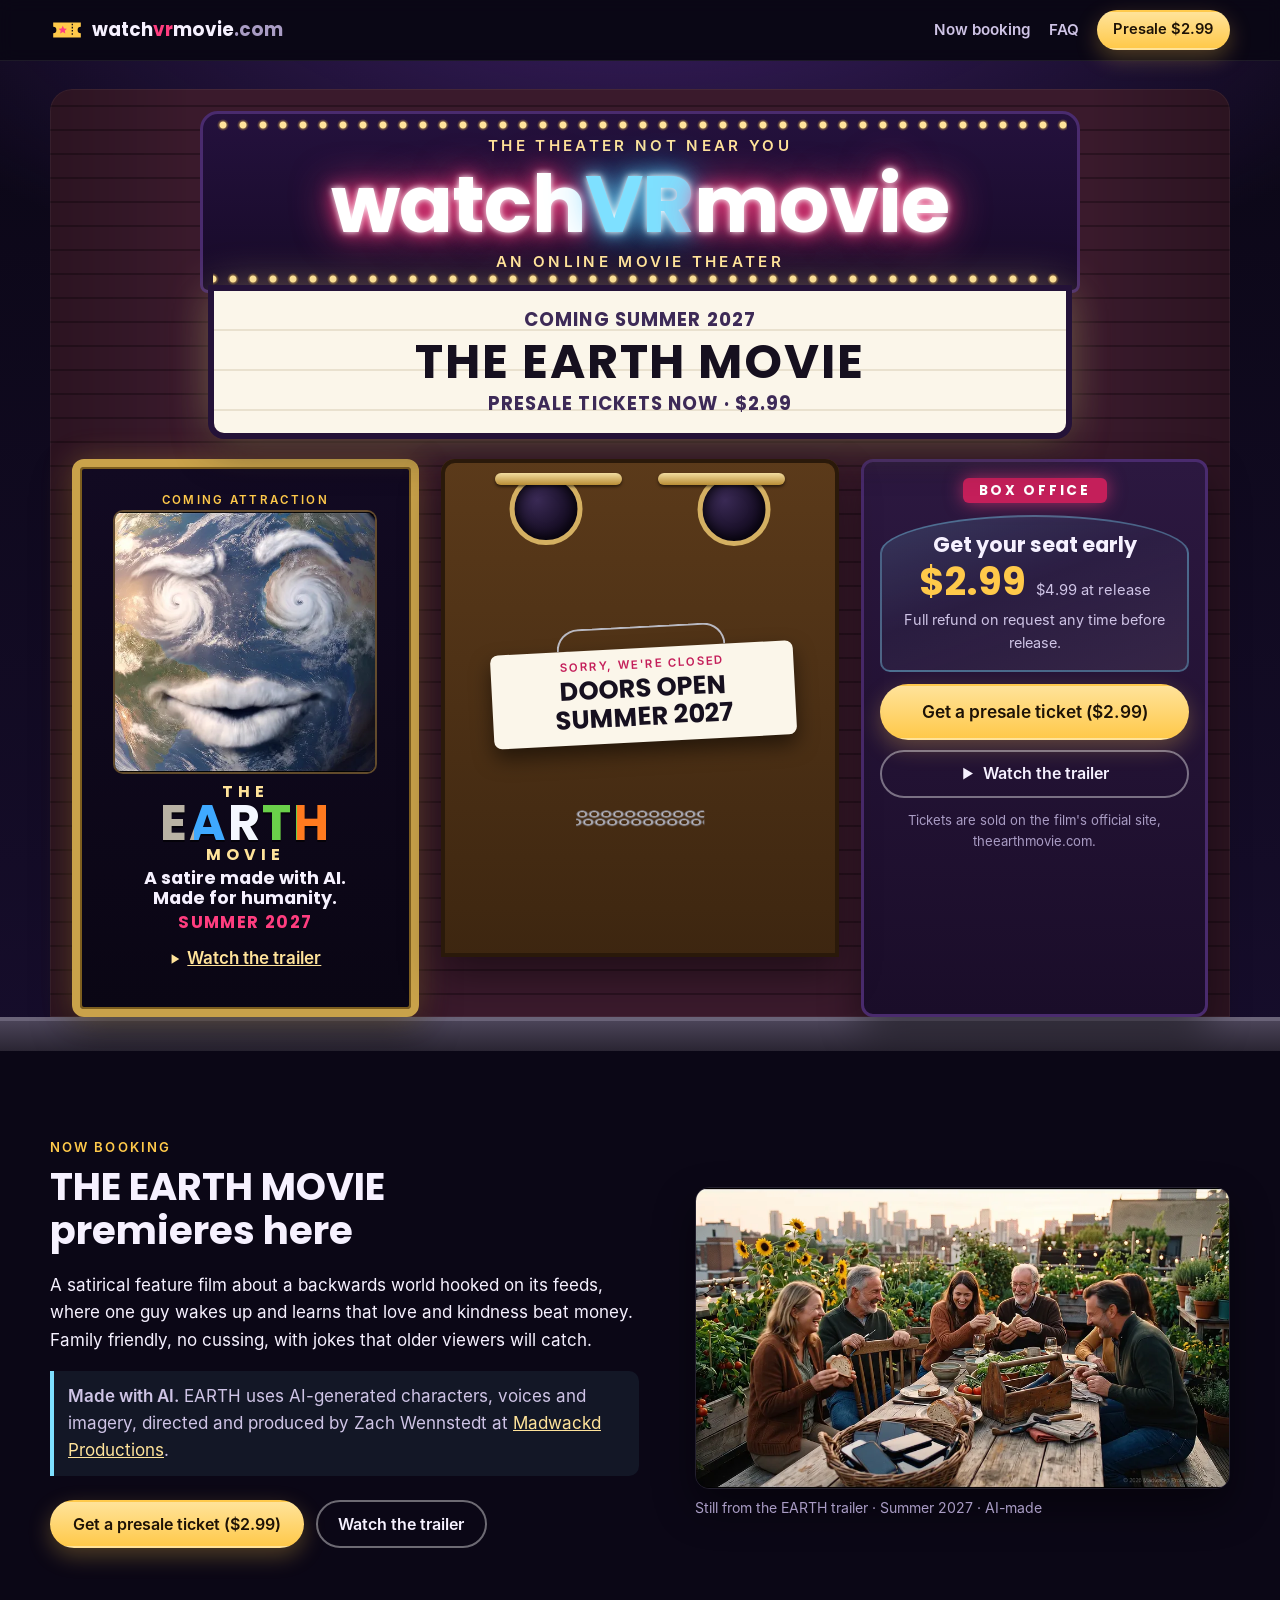
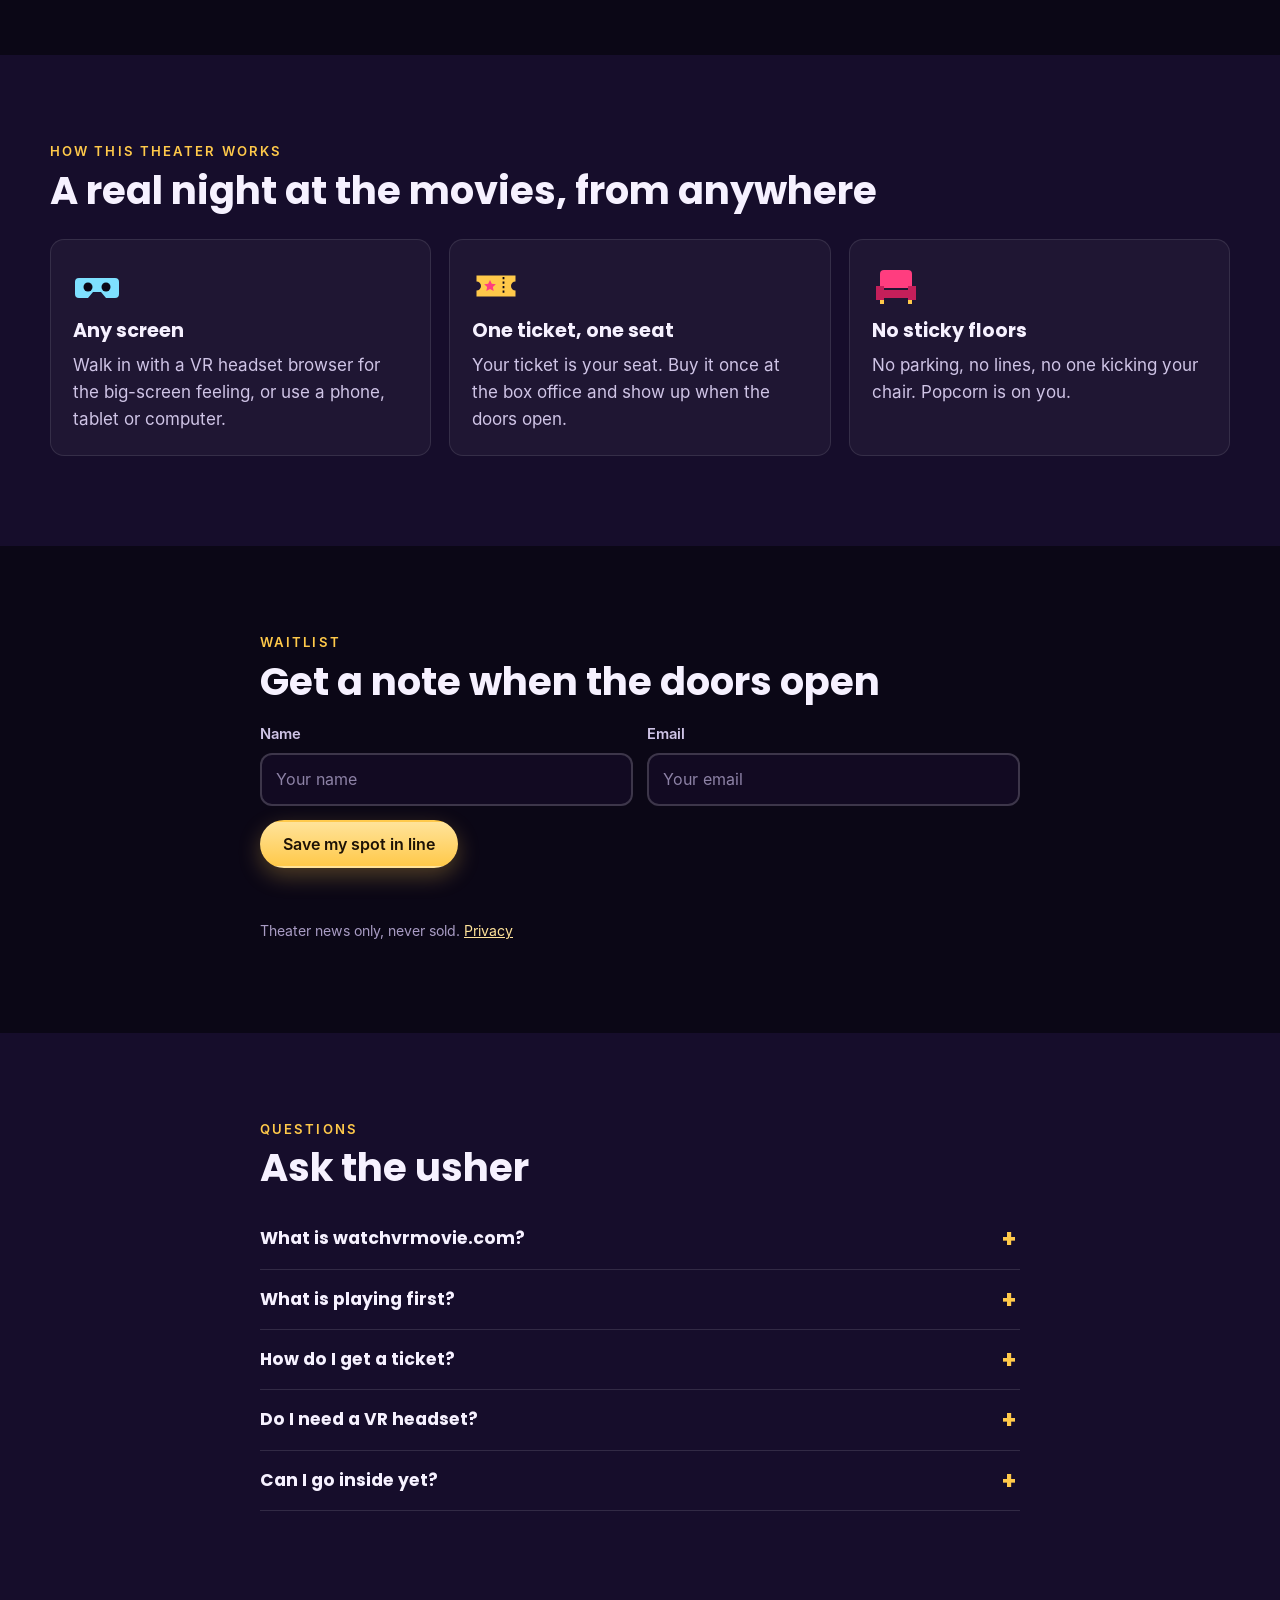
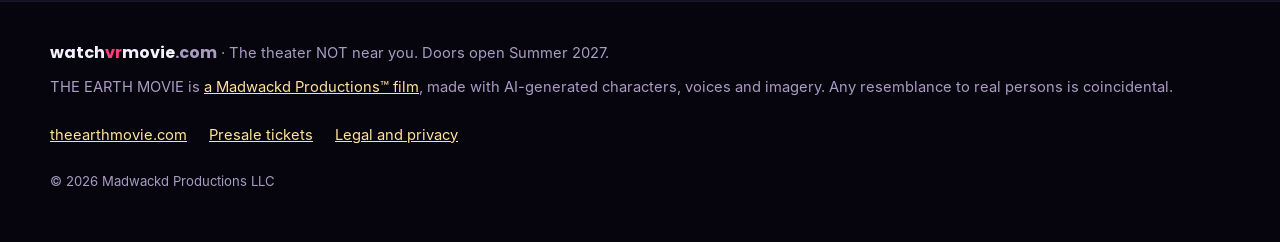
==== index.html @ b3fe3f8a "watchvrmovie.com front door: marquee, box office, closed doors, waitlist Static GitHub Pages site. P" ====
<!doctype html>
<html lang="en-US">
<head>
<meta charset="utf-8">
<meta name="viewport" content="width=device-width, initial-scale=1, viewport-fit=cover">
<meta http-equiv="Content-Security-Policy" content="default-src 'self'; script-src 'self'; style-src 'self'; img-src 'self' data:; font-src 'self'; connect-src 'self' https://formsubmit.co; form-action https://formsubmit.co; base-uri 'self'; object-src 'none'; manifest-src 'self'">
<meta name="referrer" content="strict-origin-when-cross-origin">
<title>watchvrmovie.com | Online VR Movie Theater, Summer 2027</title>
<meta name="description" content="An online movie theater for VR headsets, phones and computers. THE EARTH MOVIE, an AI-made satire, premieres here Summer 2027. Presale tickets $2.99.">
<meta name="robots" content="index, follow, max-image-preview:large">
<link rel="canonical" href="https://www.watchvrmovie.com/">
<meta name="theme-color" content="#0b0716">
<meta property="og:type" content="website">
<meta property="og:site_name" content="watchvrmovie.com">
<meta property="og:title" content="watchvrmovie.com | Online VR Movie Theater, Summer 2027">
<meta property="og:description" content="An online movie theater for VR headsets, phones, tablets and computers. THE EARTH MOVIE, an AI-made satire, premieres here Summer 2027. Presale tickets $2.99.">
<meta property="og:url" content="https://www.watchvrmovie.com/">
<meta property="og:image" content="https://www.watchvrmovie.com/assets/img/og-watchvrmovie.jpg">
<meta property="og:image:width" content="1200">
<meta property="og:image:height" content="630">
<meta property="og:image:alt" content="A glowing theater marquee reading watchvrmovie.com, THE EARTH MOVIE, doors open Summer 2027">
<meta property="og:locale" content="en_US">
<meta name="twitter:card" content="summary_large_image">
<meta name="twitter:title" content="watchvrmovie.com | Online VR Movie Theater, Summer 2027">
<meta name="twitter:description" content="An online movie theater for VR headsets, phones, tablets and computers. THE EARTH MOVIE, an AI-made satire, premieres here Summer 2027. Presale tickets $2.99.">
<meta name="twitter:image" content="https://www.watchvrmovie.com/assets/img/og-watchvrmovie.jpg">
<link rel="icon" href="/favicon.svg" type="image/svg+xml">
<link rel="icon" href="/favicon-32.png" sizes="32x32" type="image/png">
<link rel="apple-touch-icon" href="/apple-touch-icon.png">
<link rel="manifest" href="/site.webmanifest">
<link rel="preload" href="/assets/fonts/poppins-700.woff" as="font" type="font/woff" crossorigin>
<link rel="stylesheet" href="/assets/css/site.css?v=20261109b">
<script type="application/ld+json">{"@context":"https://schema.org","@graph":[{"@type":"Organization","@id":"https://www.watchvrmovie.com/#org","name":"Madwackd Productions","url":"https://www.madwackd.com/","sameAs":["https://www.madwackd.com/"]},{"@type":"WebSite","@id":"https://www.watchvrmovie.com/#website","url":"https://www.watchvrmovie.com/","name":"watchvrmovie.com","alternateName":"Watch VR Movie","description":"An online movie theater you can visit in a VR headset or on a phone, tablet or computer.","inLanguage":"en-US","publisher":{"@id":"https://www.watchvrmovie.com/#org"}},{"@type":"WebPage","@id":"https://www.watchvrmovie.com/#webpage","url":"https://www.watchvrmovie.com/","name":"watchvrmovie.com | Online VR Movie Theater, Summer 2027","description":"An online movie theater for VR headsets, phones and computers. THE EARTH MOVIE, an AI-made satire, premieres here Summer 2027. Presale tickets $2.99.","isPartOf":{"@id":"https://www.watchvrmovie.com/#website"},"about":{"@id":"https://www.watchvrmovie.com/#movie"},"primaryImageOfPage":{"@type":"ImageObject","url":"https://www.watchvrmovie.com/assets/img/og-watchvrmovie.jpg","width":1200,"height":630},"inLanguage":"en-US"},{"@type":"Movie","@id":"https://www.watchvrmovie.com/#movie","name":"THE EARTH MOVIE","alternateName":"EARTH","description":"A satirical, family-friendly feature film made with AI-generated characters, voices and imagery, about a backwards world hooked on its feeds. Premieres at watchvrmovie.com in Summer 2027.","url":"https://www.theearthmovie.com/","sameAs":["https://www.theearthmovie.com/"],"image":"https://www.watchvrmovie.com/assets/img/earth-trailer-rooftop-1920.webp","genre":["Satire","Comedy"],"inLanguage":"en-US","productionCompany":{"@id":"https://www.watchvrmovie.com/#org"},"director":{"@type":"Person","name":"Zach Wennstedt"}},{"@type":"FAQPage","@id":"https://www.watchvrmovie.com/#faq","mainEntity":[{"@type":"Question","name":"What is watchvrmovie.com?","acceptedAnswer":{"@type":"Answer","text":"watchvrmovie.com is an online movie theater. You will be able to watch in a VR headset browser or on a phone, tablet or computer. The doors open Summer 2027."}},{"@type":"Question","name":"What is playing first?","acceptedAnswer":{"@type":"Answer","text":"THE EARTH MOVIE, a satirical, family-friendly feature film made with AI-generated characters, voices and imagery by Madwackd Productions. It premieres here Summer 2027."}},{"@type":"Question","name":"How do I get a ticket?","acceptedAnswer":{"@type":"Answer","text":"Presale tickets are $2.99 right now at theearthmovie.com. The regular price at release will be $4.99. You can get a full refund on request any time before release."}},{"@type":"Question","name":"Do I need a VR headset?","acceptedAnswer":{"@type":"Answer","text":"No. A VR headset is the most fun way in, but a phone, tablet or computer browser works too."}},{"@type":"Question","name":"Can I go inside yet?","acceptedAnswer":{"@type":"Answer","text":"Not yet. The doors are locked until Summer 2027. Join the waitlist and we will email you when they open."}}]}]}</script>
</head>
<body>
<a class="skip" href="#main">Skip to content</a>
<header class="top">
  <div class="wrap top-in">
    <a class="brand" href="/" aria-label="watchvrmovie.com home"><svg class="brand-ico" viewBox="0 0 64 64" aria-hidden="true"><use href="/assets/img/icons.svg#ticket"/></svg><span>watch<b>vr</b>movie<i>.com</i></span></a>
    <nav class="nav" aria-label="Main">
      <a href="#now">Now booking</a>
      <a href="#faq">FAQ</a>
      <a class="btn btn-gold btn-sm" href="https://www.theearthmovie.com/#tickets">Presale $2.99</a>
    </nav>
  </div>
</header>

<main id="main">
<section class="street" aria-labelledby="marquee-title">
  <div class="sky" aria-hidden="true"></div>
  <div class="wrap facade">
    <div class="marquee">
      <div class="crown">
        <p class="crown-sub">The theater NOT near you</p>
        <h1 id="marquee-title" class="crown-name">watch<span>VR</span>movie</h1>
        <p class="crown-sub">An online movie theater</p>
      </div>
      <div class="board" role="group" aria-label="Marquee">
        <p class="board-row board-small">Coming Summer 2027</p>
        <p class="board-row board-big">THE EARTH MOVIE</p>
        <p class="board-row board-small">Presale tickets now &middot; $2.99</p>
      </div>
    </div>

    <div class="front">
      <aside class="poster" aria-labelledby="poster-h">
        <div class="poster-frame">
          <p class="poster-tag">Coming attraction</p>
          <img class="poster-img" src="/assets/img/earth-trailer-poster-480.webp" srcset="/assets/img/earth-trailer-poster-480.webp 480w, /assets/img/earth-trailer-poster-960.webp 960w" sizes="(max-width:640px) 80vw, 260px" width="480" height="480" alt="Planet Earth with a face made of clouds and hurricanes, from the EARTH trailer" decoding="async">
          <p class="wordmark" aria-label="THE EARTH MOVIE"><span class="wm-the">THE</span><span class="wm-earth">EARTH</span><span class="wm-movie">MOVIE</span></p>
          <h2 id="poster-h" class="poster-h">A satire made with AI.<br>Made for humanity.</h2>
          <p class="poster-date">Summer 2027</p>
          <a class="poster-link" href="https://www.theearthmovie.com/#trailer"><svg viewBox="0 0 14 14" aria-hidden="true"><path d="M3 1.5v11l9-5.5z" fill="currentColor"/></svg>Watch the trailer</a>
        </div>
      </aside>

      <div class="doors-wrap">
        <button class="doors" type="button" aria-describedby="door-msg" data-doors>
          <span class="door door-l" aria-hidden="true"><span class="porthole"></span><span class="bar"></span></span>
          <span class="door door-r" aria-hidden="true"><span class="porthole"></span><span class="bar"></span></span>
          <span class="chain" aria-hidden="true"></span>
          <span class="sign"><span class="sign-top">Sorry, we're closed</span><span class="sign-main">Doors open<br>Summer 2027</span></span>
          <span class="vh">Try the theater doors</span>
        </button>
        <p class="door-msg" id="door-msg" role="status" aria-live="polite"></p>
      </div>

      <section class="booth" aria-labelledby="booth-h">
        <p class="booth-sign">Box office</p>
        <div class="glass">
          <h2 id="booth-h" class="booth-h">Get your seat early</h2>
          <p class="price"><span class="price-now">$2.99</span> <span class="price-was">$4.99 at release</span></p>
          <p class="booth-fine">Full refund on request any time before release.</p>
        </div>
        <div class="slot">
          <a class="btn btn-gold btn-big" href="https://www.theearthmovie.com/#tickets">Get a presale ticket ($2.99)</a>
          <a class="btn btn-ghost" href="https://www.theearthmovie.com/#trailer"><svg viewBox="0 0 14 14" aria-hidden="true"><path d="M3 1.5v11l9-5.5z" fill="currentColor"/></svg>Watch the trailer</a>
        </div>
        <p class="booth-note">Tickets are sold on the film's official site, theearthmovie.com.</p>
      </section>
    </div>
  </div>
  <div class="sidewalk" aria-hidden="true"></div>
</section>

<section class="band" id="now" aria-labelledby="now-h">
  <div class="wrap two">
    <div>
      <p class="kicker">Now booking</p>
      <h2 id="now-h">THE EARTH MOVIE premieres here</h2>
      <p>A satirical feature film about a backwards world hooked on its feeds, where one guy wakes up and learns that love and kindness beat money. Family friendly, no cussing, with jokes that older viewers will catch.</p>
      <p class="ai-note"><strong>Made with AI.</strong> EARTH uses AI-generated characters, voices and imagery, directed and produced by Zach Wennstedt at <a href="https://www.madwackd.com/" rel="noopener">Madwackd Productions</a>.</p>
      <p class="cta-row"><a class="btn btn-gold" href="https://www.theearthmovie.com/#tickets">Get a presale ticket ($2.99)</a> <a class="btn btn-ghost" href="https://www.theearthmovie.com/#trailer">Watch the trailer</a></p>
    </div>
    <figure class="still">
      <img src="/assets/img/earth-trailer-rooftop-960.webp" srcset="/assets/img/earth-trailer-rooftop-960.webp 960w, /assets/img/earth-trailer-rooftop-1920.webp 1920w" sizes="(max-width:960px) 100vw, 520px" width="960" height="540" alt="Neighbors laughing and sharing food at a rooftop garden table, from the EARTH trailer" loading="lazy" decoding="async">
      <figcaption>Still from the EARTH trailer &middot; Summer 2027 &middot; AI-made</figcaption>
    </figure>
  </div>
</section>

<section class="band band-alt" aria-labelledby="how-h">
  <div class="wrap">
    <p class="kicker">How this theater works</p>
    <h2 id="how-h">A real night at the movies, from anywhere</h2>
    <ul class="cards">
      <li class="card"><svg viewBox="0 0 48 48" aria-hidden="true"><use href="/assets/img/icons.svg#vr"/></svg><h3>Any screen</h3><p>Walk in with a VR headset browser for the big-screen feeling, or use a phone, tablet or computer.</p></li>
      <li class="card"><svg viewBox="0 0 48 48" aria-hidden="true"><use href="/assets/img/icons.svg#ticket"/></svg><h3>One ticket, one seat</h3><p>Your ticket is your seat. Buy it once at the box office and show up when the doors open.</p></li>
      <li class="card"><svg viewBox="0 0 48 48" aria-hidden="true"><use href="/assets/img/icons.svg#seat"/></svg><h3>No sticky floors</h3><p>No parking, no lines, no one kicking your chair. Popcorn is on you.</p></li>
    </ul>
  </div>
</section>

<section class="band" id="list" aria-labelledby="list-h">
  <div class="wrap narrow">
    <p class="kicker">Waitlist</p>
    <h2 id="list-h">Get a note when the doors open</h2>
    <form class="join" id="join" novalidate data-a="aW5mbw==" data-b="ZXlldG9hZA==" data-c="LmNvbQ==" aria-describedby="wl-fine">
      <div class="join-row">
        <div class="field"><label for="wl-name">Name</label><input id="wl-name" name="name" type="text" autocomplete="name" placeholder="Your name" required maxlength="80"></div>
        <div class="field"><label for="wl-email">Email</label><input id="wl-email" name="email" type="email" autocomplete="email" placeholder="Your email" required maxlength="120"></div>
      </div>
      <div class="hp" aria-hidden="true"><label>Leave empty<input type="text" name="_honey" tabindex="-1" autocomplete="off"></label></div>
      <input type="hidden" name="_subject" value="watchvrmovie waitlist">
      <button class="btn btn-gold" type="submit">Save my spot in line</button>
      <p class="status" role="status" aria-live="polite"></p>
      <p class="fine" id="wl-fine">Theater news only, never sold. <a href="/legal/#privacy">Privacy</a></p>
    </form>
  </div>
</section>

<section class="band band-alt" id="faq" aria-labelledby="faq-h">
  <div class="wrap narrow">
    <p class="kicker">Questions</p>
    <h2 id="faq-h">Ask the usher</h2>
    <details><summary>What is watchvrmovie.com?</summary><p>An online movie theater. You will be able to watch in a VR headset browser or on a phone, tablet or computer. The doors open Summer 2027.</p></details>
    <details><summary>What is playing first?</summary><p>THE EARTH MOVIE, a satirical, family-friendly feature film made with AI-generated characters, voices and imagery by Madwackd Productions. It premieres here Summer 2027.</p></details>
    <details><summary>How do I get a ticket?</summary><p>Presale tickets are $2.99 right now at <a href="https://www.theearthmovie.com/#tickets">theearthmovie.com</a>. The regular price at release will be $4.99. You can get a full refund on request any time before release.</p></details>
    <details><summary>Do I need a VR headset?</summary><p>No. A VR headset is the most fun way in, but a phone, tablet or computer browser works too.</p></details>
    <details><summary>Can I go inside yet?</summary><p>Not yet. The doors are locked until Summer 2027. <a href="#list">Join the waitlist</a> and we will email you when they open.</p></details>
  </div>
</section>
</main>

<footer class="foot">
  <div class="wrap foot-in">
    <p><span class="brand-txt">watch<b>vr</b>movie<i>.com</i></span> &middot; The theater NOT near you. Doors open Summer 2027.</p>
    <p>THE EARTH MOVIE is <a href="https://www.madwackd.com/" rel="noopener">a Madwackd Productions&trade; film</a>, made with AI-generated characters, voices and imagery. Any resemblance to real persons is coincidental.</p>
    <nav aria-label="Footer"><a href="https://www.theearthmovie.com/">theearthmovie.com</a><a href="https://www.theearthmovie.com/#tickets">Presale tickets</a><a href="/legal/">Legal and privacy</a></nav>
    <p class="copy">&copy; 2026 Madwackd Productions LLC</p>
  </div>
</footer>
<script src="/assets/js/site.js?v=20261109a" defer></script>
</body>
</html>
---- assets/css/site.css ----
@font-face{font-family:"Inter";src:url(/assets/fonts/inter-400.woff) format("woff");font-weight:400;font-display:swap}
@font-face{font-family:"Inter";src:url(/assets/fonts/inter-600.woff) format("woff");font-weight:600 700;font-display:swap}
@font-face{font-family:"Poppins";src:url(/assets/fonts/poppins-700.woff) format("woff");font-weight:700 900;font-display:swap}
:root{
  --night:#0b0716;--night2:#160d2b;--brick:#3a1a2c;--brick2:#2a1220;--ink:#f6f1ff;--ink2:#cfc4e6;--muted:#a99cc4;
  --gold:#ffc94a;--gold2:#ffe39a;--pink:#ff3d7f;--pinkd:#c41f5a;--cyan:#7ee0ff;--board:#fbf6ea;--boardink:#16101f;
  --r:14px;--shadow:0 18px 40px rgba(0,0,0,.45);
}
*,*::before,*::after{box-sizing:border-box}
html{-webkit-text-size-adjust:100%;scroll-behavior:smooth;scroll-padding-top:76px}
body{margin:0;background:var(--night);color:var(--ink);font:400 1.0625rem/1.6 Inter,system-ui,-apple-system,"Segoe UI",Roboto,sans-serif;overflow-x:hidden}
img,svg{max-width:100%;height:auto;display:block}
a{color:var(--gold2)}
a:hover{color:#fff}
:focus-visible{outline:3px solid var(--cyan);outline-offset:3px;border-radius:6px}
h1,h2,h3{font-family:Poppins,Inter,system-ui,sans-serif;line-height:1.15;margin:0 0 .5em;text-wrap:balance}
h2{font-size:clamp(1.6rem,3.6vw,2.4rem)}
p{margin:0 0 1em}
.wrap{width:min(1180px,100% - 32px);margin-inline:auto}
.narrow{width:min(760px,100% - 32px)}
.skip{position:absolute;left:-999px;top:8px;background:#fff;color:#000;padding:10px 14px;border-radius:8px;z-index:50}
.skip:focus{left:8px}
.vh{position:absolute;width:1px;height:1px;overflow:hidden;clip:rect(0 0 0 0);white-space:nowrap}
.kicker{font:700 .82rem/1 Inter,sans-serif;letter-spacing:.16em;text-transform:uppercase;color:var(--gold);margin-bottom:.8em}

/* buttons */
.btn{display:inline-flex;align-items:center;justify-content:center;gap:.5em;min-height:48px;padding:.75em 1.3em;border-radius:999px;font:700 1rem/1.2 Inter,sans-serif;text-decoration:none;border:2px solid transparent;cursor:pointer;transition:transform .15s,box-shadow .15s,background .15s;text-align:center}
.btn svg{width:.95em;height:.95em}
.btn-gold{background:linear-gradient(180deg,var(--gold2),var(--gold));color:#1d1206;box-shadow:0 0 0 0 rgba(255,201,74,.0),0 8px 22px rgba(255,201,74,.28)}
.btn-gold:hover{color:#1d1206;transform:translateY(-2px);box-shadow:0 0 24px rgba(255,201,74,.55),0 10px 26px rgba(255,201,74,.3)}
.btn-ghost{background:transparent;color:var(--ink);border-color:rgba(255,255,255,.4)}
.btn-ghost:hover{border-color:#fff;color:#fff;background:rgba(255,255,255,.06)}
.btn-sm{min-height:40px;padding:.5em 1em;font-size:.92rem}
.btn-big{font-size:1.08rem;min-height:56px;padding:.85em 1.4em;width:100%}

/* header */
.top{position:sticky;top:0;z-index:20;background:rgba(11,7,22,.86);backdrop-filter:blur(8px);-webkit-backdrop-filter:blur(8px);border-bottom:1px solid rgba(255,255,255,.08)}
.top-in{display:flex;align-items:center;justify-content:space-between;gap:12px;min-height:60px;padding-top:env(safe-area-inset-top)}
.brand{display:flex;align-items:center;gap:8px;text-decoration:none;color:var(--ink);font:700 1.15rem/1 Poppins,sans-serif}
.brand-ico{width:34px;height:34px}
.brand b,.brand-txt b{color:var(--pink)}
.brand i,.brand-txt i{font-style:normal;color:var(--muted);font-weight:600}
.nav{display:flex;align-items:center;gap:18px}
.nav a:not(.btn){color:var(--ink2);text-decoration:none;font-weight:600;font-size:.95rem}
.nav a:not(.btn):hover{color:#fff}

/* street / facade */
.street{position:relative;overflow:hidden;padding:28px 0 0;background:radial-gradient(1200px 500px at 50% -10%,#3b1f63 0,transparent 70%),linear-gradient(180deg,var(--night) 0,var(--night2) 100%)}
.sky{position:absolute;inset:0;background-image:radial-gradient(1.5px 1.5px at 12% 18%,#fff8 50%,transparent 51%),radial-gradient(1px 1px at 28% 8%,#fff9 50%,transparent 51%),radial-gradient(1.5px 1.5px at 72% 14%,#fff7 50%,transparent 51%),radial-gradient(1px 1px at 88% 26%,#fff9 50%,transparent 51%),radial-gradient(1px 1px at 52% 4%,#fff8 50%,transparent 51%),radial-gradient(1.5px 1.5px at 5% 40%,#fff6 50%,transparent 51%),radial-gradient(1px 1px at 95% 6%,#fff8 50%,transparent 51%);pointer-events:none}
.facade{position:relative;padding:22px 22px 0;border-radius:22px 22px 0 0;background:linear-gradient(90deg,rgba(0,0,0,.25),transparent 12%,transparent 88%,rgba(0,0,0,.25)),repeating-linear-gradient(0deg,var(--brick) 0 22px,var(--brick2) 22px 24px);box-shadow:inset 0 0 0 1px rgba(255,255,255,.05)}

/* marquee */
.marquee{position:relative;margin:0 auto 26px;max-width:880px}
.crown{position:relative;text-align:center;padding:22px 18px 18px;border-radius:18px 18px 8px 8px;background:linear-gradient(180deg,#24113d,#170a28);border:3px solid #4a2b6e}
.crown::before,.crown::after{content:"";position:absolute;left:10px;right:10px;height:12px;background:radial-gradient(circle,var(--gold2) 0 3px,rgba(255,201,74,.35) 4px,transparent 6px) 0 50%/20px 12px repeat-x}
.crown::before{top:5px}
.crown::after{bottom:5px;background-position:10px 50%}
.crown-name{margin:.1em 0 .1em;font:900 clamp(2.3rem,8vw,5rem)/1 Poppins,sans-serif;letter-spacing:-.01em;color:#fff;text-shadow:0 0 6px #fff,0 0 18px var(--pink),0 0 42px var(--pink)}
.crown-name span{color:var(--cyan);text-shadow:0 0 6px #fff,0 0 18px var(--cyan),0 0 42px #2fb7ff}
.crown-sub{margin:0;font:700 clamp(.72rem,1.8vw,.95rem)/1.3 Inter,sans-serif;letter-spacing:.22em;text-transform:uppercase;color:var(--gold2)}
.board{position:relative;margin:-2px 14px 0;padding:14px 16px;border-radius:0 0 10px 10px;background:repeating-linear-gradient(180deg,var(--board) 0 38px,#e9e1cf 38px 40px);color:var(--boardink);text-align:center;box-shadow:0 0 0 6px #241238,0 0 46px rgba(255,227,154,.45),var(--shadow)}
.board-row{margin:0;font-family:Poppins,sans-serif;font-weight:800;text-transform:uppercase;letter-spacing:.06em}
.board-big{font-size:clamp(1.5rem,5.4vw,3rem);line-height:1.15;letter-spacing:.04em}
.board-small{font-size:clamp(.82rem,2.2vw,1.15rem);color:#3d2a57}

/* bulb chase */
@keyframes chase{50%{opacity:.35}}
.crown::after{animation:chase 1.2s steps(1) infinite}
.crown::before{animation:chase 1.2s steps(1) infinite .6s}

/* front: poster | doors | booth */
.front{display:grid;grid-template-columns:1fr 1.15fr 1fr;gap:22px;align-items:end}
.poster,.booth{align-self:stretch}
.poster-frame{height:100%;display:flex;flex-direction:column;align-items:center;justify-content:center;text-align:center;gap:6px;padding:20px 16px;border-radius:12px;background:linear-gradient(180deg,#120a22,#0a0614);border:8px solid #c9a24a;box-shadow:inset 0 0 0 2px #7d5e1f,0 0 30px rgba(255,201,74,.25),var(--shadow)}
.poster-tag{margin:0;font:700 .72rem/1 Inter,sans-serif;letter-spacing:.2em;text-transform:uppercase;color:var(--gold)}
.poster-img{width:min(260px,100%);aspect-ratio:1;object-fit:cover;border-radius:8px;box-shadow:0 0 0 2px rgba(255,201,74,.35)}
.wordmark{margin:6px 0 0;display:flex;flex-direction:column;align-items:center;font-family:Poppins,sans-serif;font-weight:900;line-height:.95;text-transform:uppercase}
.wm-the,.wm-movie{font-size:1rem;letter-spacing:.32em;color:var(--gold2)}
.wm-earth{font-size:clamp(2.4rem,4.2vw,3.1rem);letter-spacing:.04em;background:linear-gradient(90deg,#b9b2a4 0 20%,#3fa9ff 20% 40%,#f4f7ff 40% 60%,#6ad04a 60% 80%,#ff7a1f 80%);-webkit-background-clip:text;background-clip:text;color:transparent;filter:drop-shadow(0 2px 0 rgba(0,0,0,.6))}
.poster-h{font-size:1.1rem;color:var(--ink);margin:0}
.poster-date{margin:0;font:800 1.05rem/1 Poppins,sans-serif;color:var(--pink);letter-spacing:.08em;text-transform:uppercase}
.poster-link{display:inline-flex;align-items:center;gap:6px;min-height:44px;font-weight:700}
.poster-link svg{width:12px;height:12px}

/* doors */
.doors-wrap{display:flex;flex-direction:column;align-items:center}
.doors{position:relative;display:grid;grid-template-columns:1fr 1fr;gap:6px;width:100%;max-width:400px;aspect-ratio:4/5;padding:14px 14px 0;border:0;border-radius:14px 14px 0 0;background:linear-gradient(180deg,#5b3a1a,#3d2610);box-shadow:inset 0 0 0 4px #2a190a,var(--shadow);cursor:pointer;font:inherit;color:inherit}
.door{position:relative;display:block;border-radius:6px 6px 0 0;background:linear-gradient(90deg,rgba(255,255,255,.05),transparent 30%),linear-gradient(180deg,#8a1f3d,#5c1028);box-shadow:inset 0 0 0 3px rgba(0,0,0,.35),inset 0 0 0 9px rgba(255,201,74,.18)}
.porthole{position:absolute;top:7%;left:50%;width:40%;aspect-ratio:1;transform:translateX(-50%);border-radius:50%;background:radial-gradient(circle at 35% 35%,#3a2a55,#120a1f 70%);border:5px solid #d4b062;box-shadow:inset 0 0 14px #000}
.bar{position:absolute;top:72%;height:12px;width:70%;border-radius:6px;background:linear-gradient(180deg,#f2dca0,#b88d36);box-shadow:0 2px 3px rgba(0,0,0,.5)}
.door-l .bar{right:8%}
.door-r .bar{left:8%}
.chain{position:absolute;left:50%;top:72%;width:32%;height:26px;transform:translate(-50%,-30%);background:radial-gradient(ellipse 6px 4px at center,transparent 3px,#c7c7cf 3.5px,#8a8a96 5px,transparent 6px) 0 0/12px 10px repeat-x,radial-gradient(ellipse 6px 4px at center,transparent 3px,#c7c7cf 3.5px,#8a8a96 5px,transparent 6px) 6px 8px/12px 10px repeat-x;pointer-events:none}
.sign{position:absolute;left:50%;top:38%;transform:translateX(-50%) rotate(-3deg);width:76%;padding:10px 10px 12px;border-radius:8px;background:var(--board);color:var(--boardink);box-shadow:0 10px 20px rgba(0,0,0,.5);text-align:center;transform-origin:50% -20px}
.sign::before{content:"";position:absolute;left:22%;right:22%;top:-22px;height:22px;border:2px solid #b9b9c2;border-bottom:0;border-radius:40px 40px 0 0}
.sign-top{display:block;font:700 .72rem/1.2 Inter,sans-serif;letter-spacing:.14em;text-transform:uppercase;color:var(--pinkd)}
.sign-main{display:block;margin-top:2px;font:900 clamp(1.15rem,2.6vw,1.6rem)/1.1 Poppins,sans-serif;text-transform:uppercase}
.doors:hover .sign{animation:sway 1.4s ease-in-out}
.doors.rattle{animation:rattle .45s}
@keyframes sway{25%{transform:translateX(-50%) rotate(2deg)}60%{transform:translateX(-50%) rotate(-5deg)}}
@keyframes rattle{20%{transform:translateX(-4px)}40%{transform:translateX(4px)}60%{transform:translateX(-3px)}80%{transform:translateX(2px)}}
.door-msg{min-height:3.2em;margin:10px 0 0;padding:0 8px;text-align:center;color:var(--gold2);font-weight:600;font-size:.98rem}

/* booth */
.booth{display:flex;flex-direction:column;gap:12px;padding:16px;border-radius:12px;background:linear-gradient(180deg,#2c1840,#1a0d29);border:3px solid #4a2b6e;box-shadow:var(--shadow)}
.booth-sign{margin:0 auto;padding:6px 16px;border-radius:6px;background:var(--pinkd);color:#fff;font:800 .85rem/1 Poppins,sans-serif;letter-spacing:.2em;text-transform:uppercase;box-shadow:0 0 18px rgba(255,61,127,.6)}
.glass{padding:16px;border-radius:50% 50% 10px 10px/38px 38px 10px 10px;background:linear-gradient(160deg,rgba(126,224,255,.16),rgba(126,224,255,.04) 45%,rgba(255,255,255,.08));border:2px solid rgba(126,224,255,.35);text-align:center}
.booth-h{font-size:1.3rem;margin-bottom:.3em}
.price{margin:0 0 .3em;display:flex;align-items:baseline;justify-content:center;gap:10px;flex-wrap:wrap}
.price-now{font:900 2.4rem/1 Poppins,sans-serif;color:var(--gold)}
.price-was{color:var(--ink2);font-size:.92rem}
.booth-fine{margin:0;font-size:.9rem;color:var(--ink2)}
.slot{display:flex;flex-direction:column;gap:10px}
.booth-note{margin:0;font-size:.82rem;color:var(--muted);text-align:center}
.sidewalk{height:34px;background:linear-gradient(180deg,#4b4458,#2a2533);border-top:4px solid #6a6378}

/* bands */
.band{padding:clamp(48px,8vw,90px) 0}
.band-alt{background:var(--night2)}
.two{display:grid;grid-template-columns:1.1fr 1fr;gap:clamp(24px,5vw,56px);align-items:center}
.ai-note{padding:12px 14px;border-left:4px solid var(--cyan);background:rgba(126,224,255,.07);border-radius:0 10px 10px 0;color:var(--ink2)}
.cta-row{display:flex;flex-wrap:wrap;gap:12px;margin-top:1.4em}
.still{margin:0}
.still img{border-radius:var(--r);box-shadow:var(--shadow);border:1px solid rgba(255,255,255,.1)}
.still figcaption{margin-top:8px;font-size:.88rem;color:var(--muted)}
.cards{list-style:none;padding:0;margin:26px 0 0;display:grid;grid-template-columns:repeat(3,1fr);gap:18px}
.card{padding:22px;border-radius:var(--r);background:rgba(255,255,255,.04);border:1px solid rgba(255,255,255,.1)}
.card svg{width:48px;height:48px;margin-bottom:10px}
.card h3{font-size:1.2rem}
.card p{color:var(--ink2);margin:0}

/* form */
.join{display:grid;gap:14px;margin-top:18px}
.join-row{display:grid;grid-template-columns:1fr 1fr;gap:14px}
.field label{display:block;font-weight:600;font-size:.92rem;margin-bottom:6px;color:var(--ink2)}
.field input{width:100%;min-height:50px;padding:12px 14px;border-radius:12px;border:2px solid rgba(255,255,255,.18);background:#120a22;color:#fff;font:inherit;font-size:1rem}
.field input:focus{border-color:var(--gold);outline:none;box-shadow:0 0 0 3px rgba(255,201,74,.3)}
.field input::placeholder{color:#8d82a6}
.join .btn{justify-self:start}
.hp{position:absolute;left:-9999px;width:1px;height:1px;overflow:hidden}
.status{min-height:1.4em;margin:0;font-weight:600}
.status[data-s=ok]{color:#8cf0a8}
.status[data-s=warn]{color:var(--gold2)}
.status[data-s=bad]{color:#ff8fb0}
.fine{margin:0;font-size:.88rem;color:var(--muted)}

/* faq */
details{border-bottom:1px solid rgba(255,255,255,.12)}
summary{cursor:pointer;list-style:none;padding:18px 36px 18px 0;position:relative;font:700 1.08rem/1.35 Poppins,sans-serif}
summary::-webkit-details-marker{display:none}
summary::after{content:"+";position:absolute;right:4px;top:14px;font-size:1.5rem;color:var(--gold)}
details[open] summary::after{content:"\2212"}
details p{color:var(--ink2)}

/* footer */
.foot{padding:40px 0 calc(40px + env(safe-area-inset-bottom));background:#06040c;border-top:1px solid rgba(255,255,255,.08);font-size:.92rem;color:var(--muted)}
.foot-in > p{margin-bottom:.7em}
.brand-txt{font:700 1rem/1 Poppins,sans-serif;color:var(--ink)}
.foot nav{display:flex;flex-wrap:wrap;gap:6px 22px;margin:14px 0}
.foot nav a{display:inline-flex;align-items:center;min-height:44px}
.copy{font-size:.82rem}

/* legal / 404 pages */
.page{padding:clamp(40px,7vw,80px) 0}
.page h1{font-size:clamp(2rem,5vw,3rem)}
.page h2{font-size:1.4rem;margin-top:1.6em}
.page p,.page li{color:var(--ink2)}

/* responsive */
@media (max-width:960px){
  .front{grid-template-columns:1fr 1fr}
  .doors-wrap{grid-column:1/-1;order:-1}
  .two{grid-template-columns:1fr}
}
@media (max-width:640px){
  .nav a:not(.btn){display:none}
  .brand{font-size:1rem}
  .brand-ico{width:28px;height:28px}
  .facade{padding:14px 10px 0;border-radius:14px 14px 0 0}
  .front{grid-template-columns:1fr;gap:16px}
  .booth{order:-1}
  .doors-wrap{order:-2}
  .doors{max-width:300px;aspect-ratio:1/1}
  .sign-main{font-size:1.1rem}
  .cards{grid-template-columns:1fr}
  .join-row{grid-template-columns:1fr}
  .join .btn{justify-self:stretch}
  .cta-row .btn{flex:1 1 100%}
  .board{margin-inline:6px}
}
@media (prefers-reduced-motion:reduce){
  *,*::before,*::after{animation:none!important;transition:none!important}
  html{scroll-behavior:auto}
}
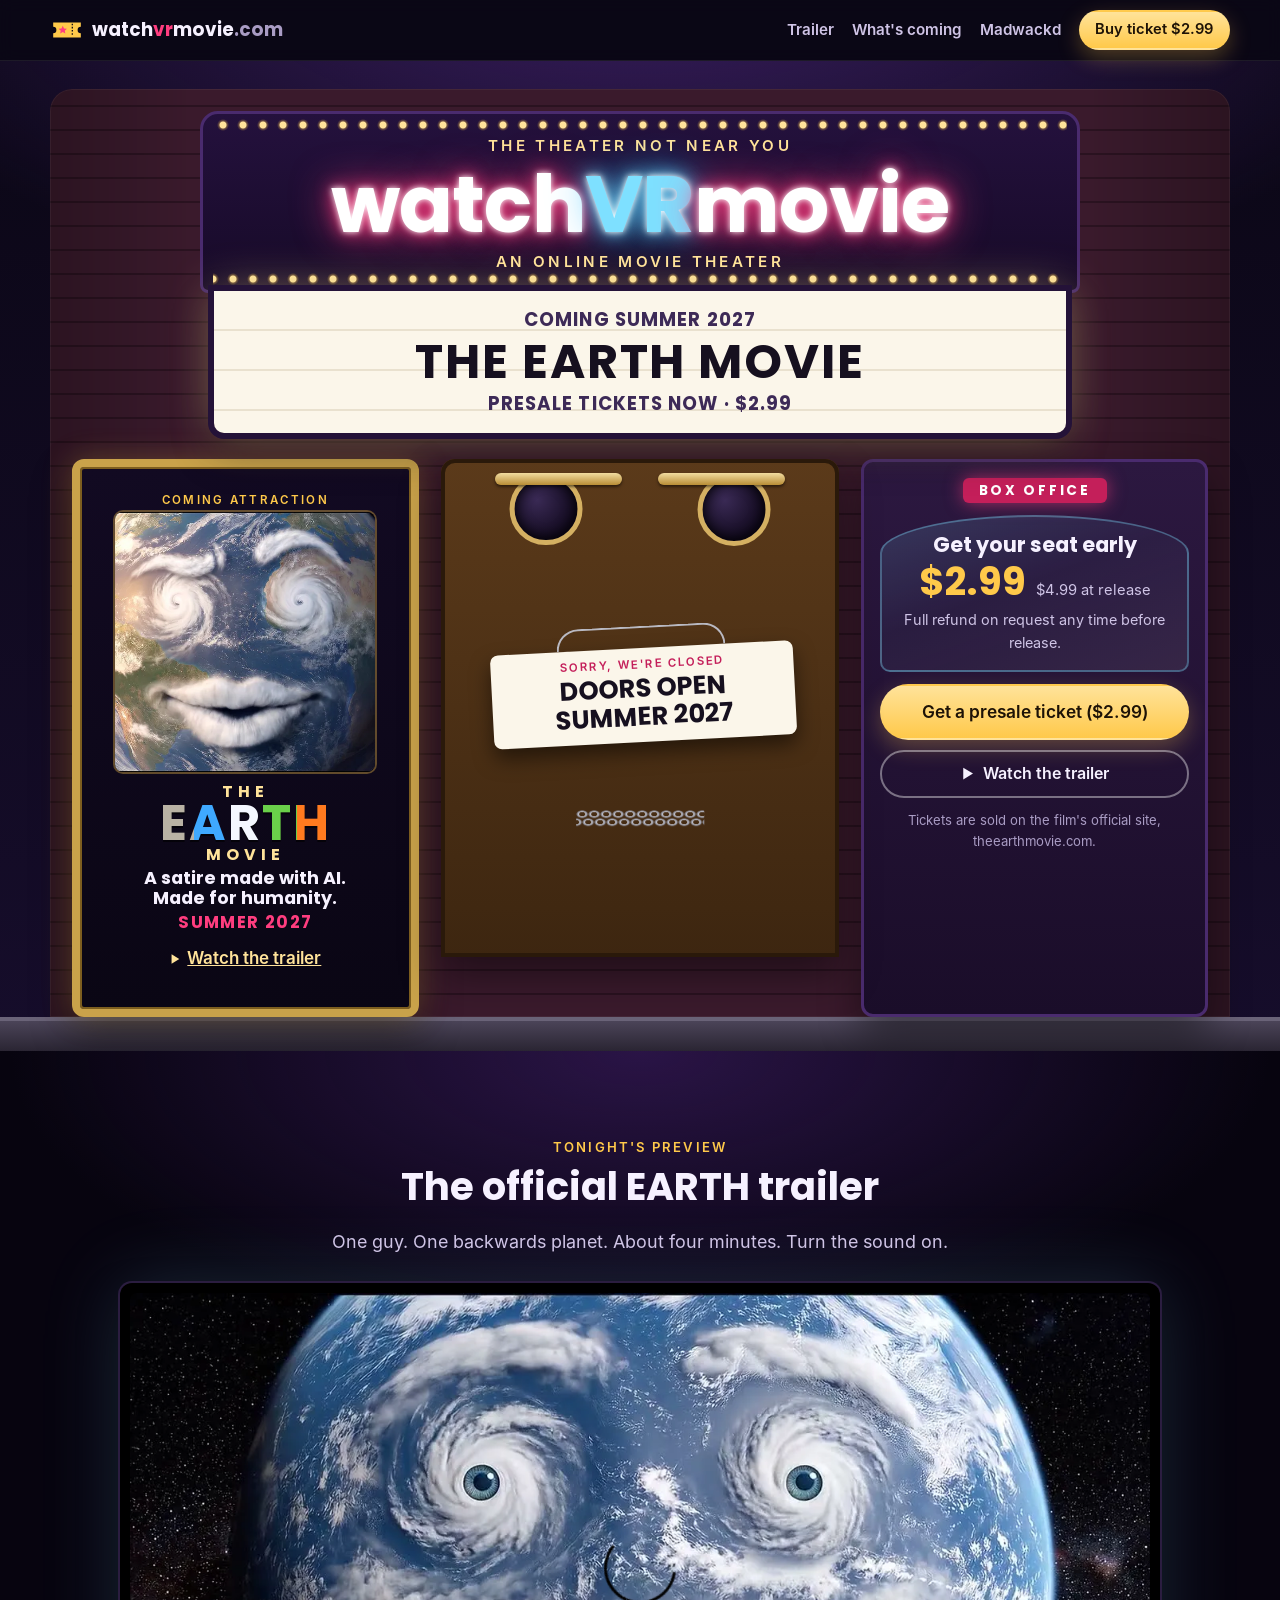
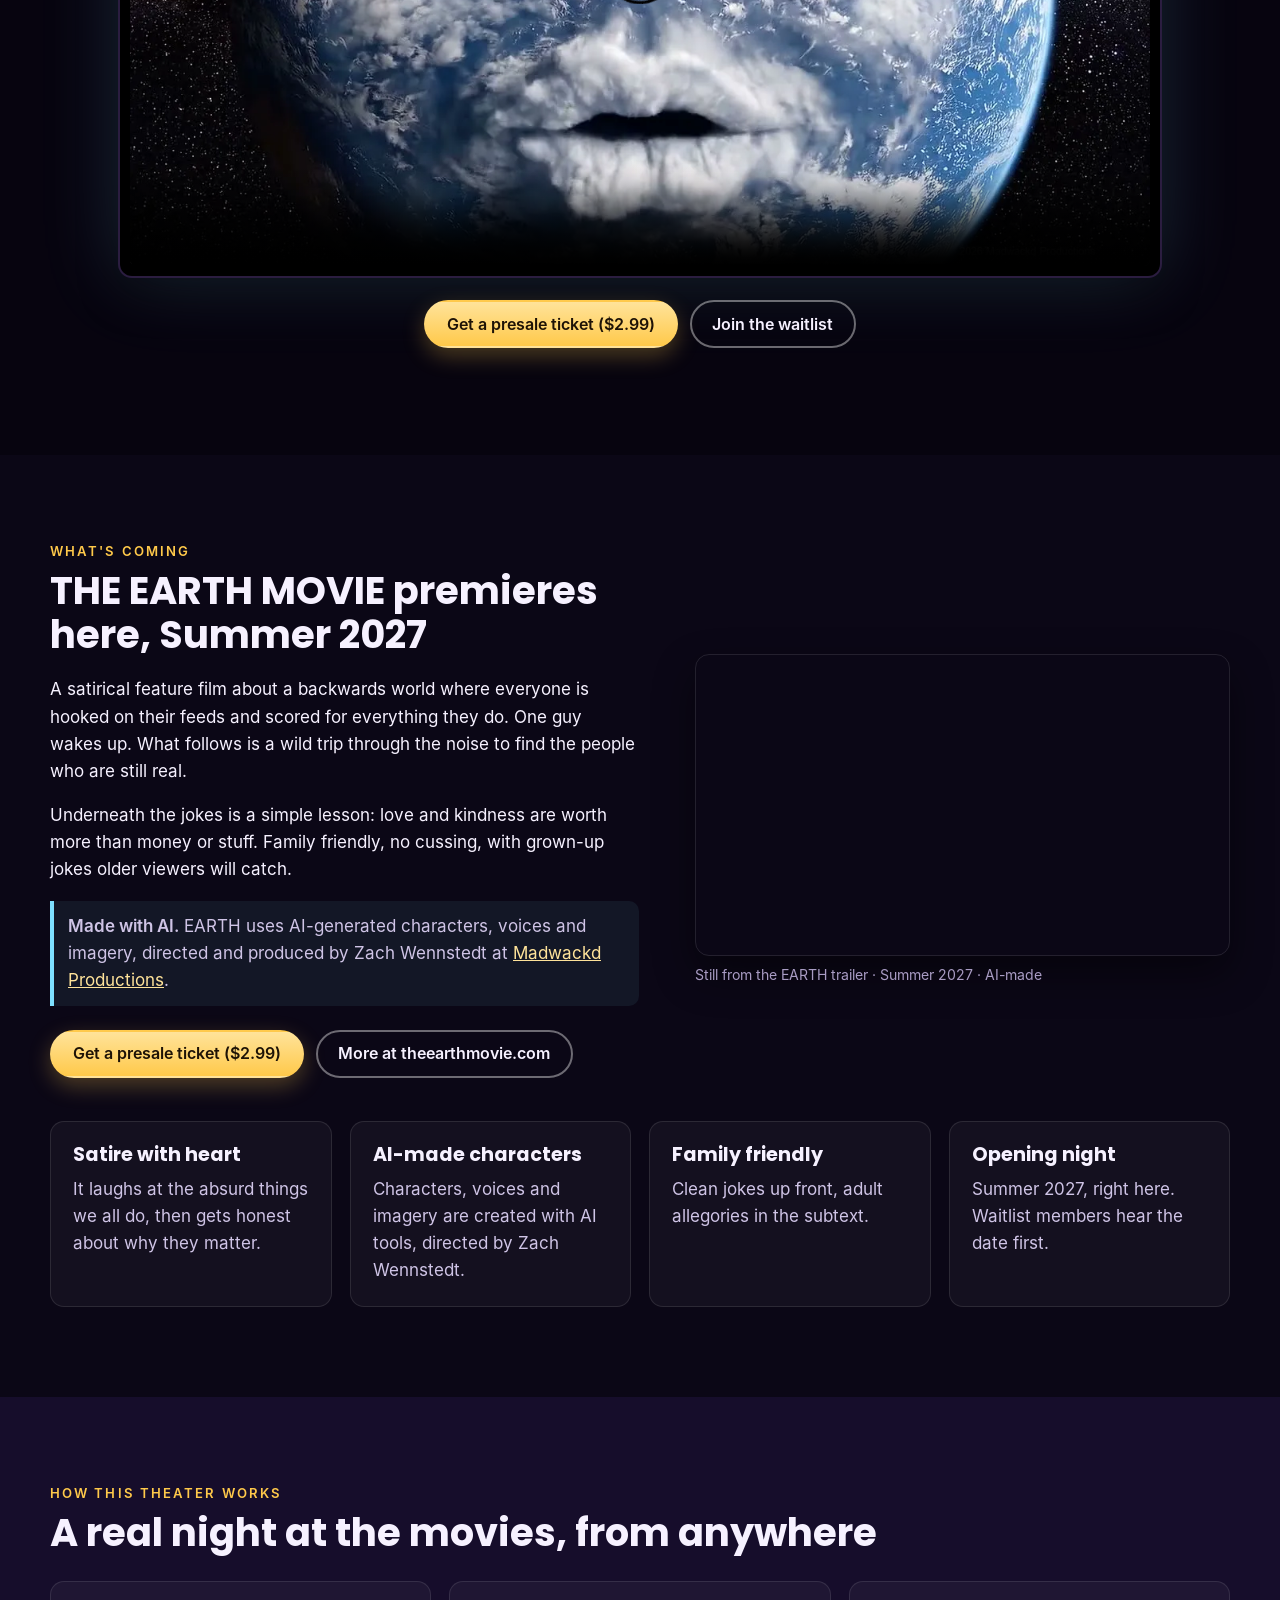
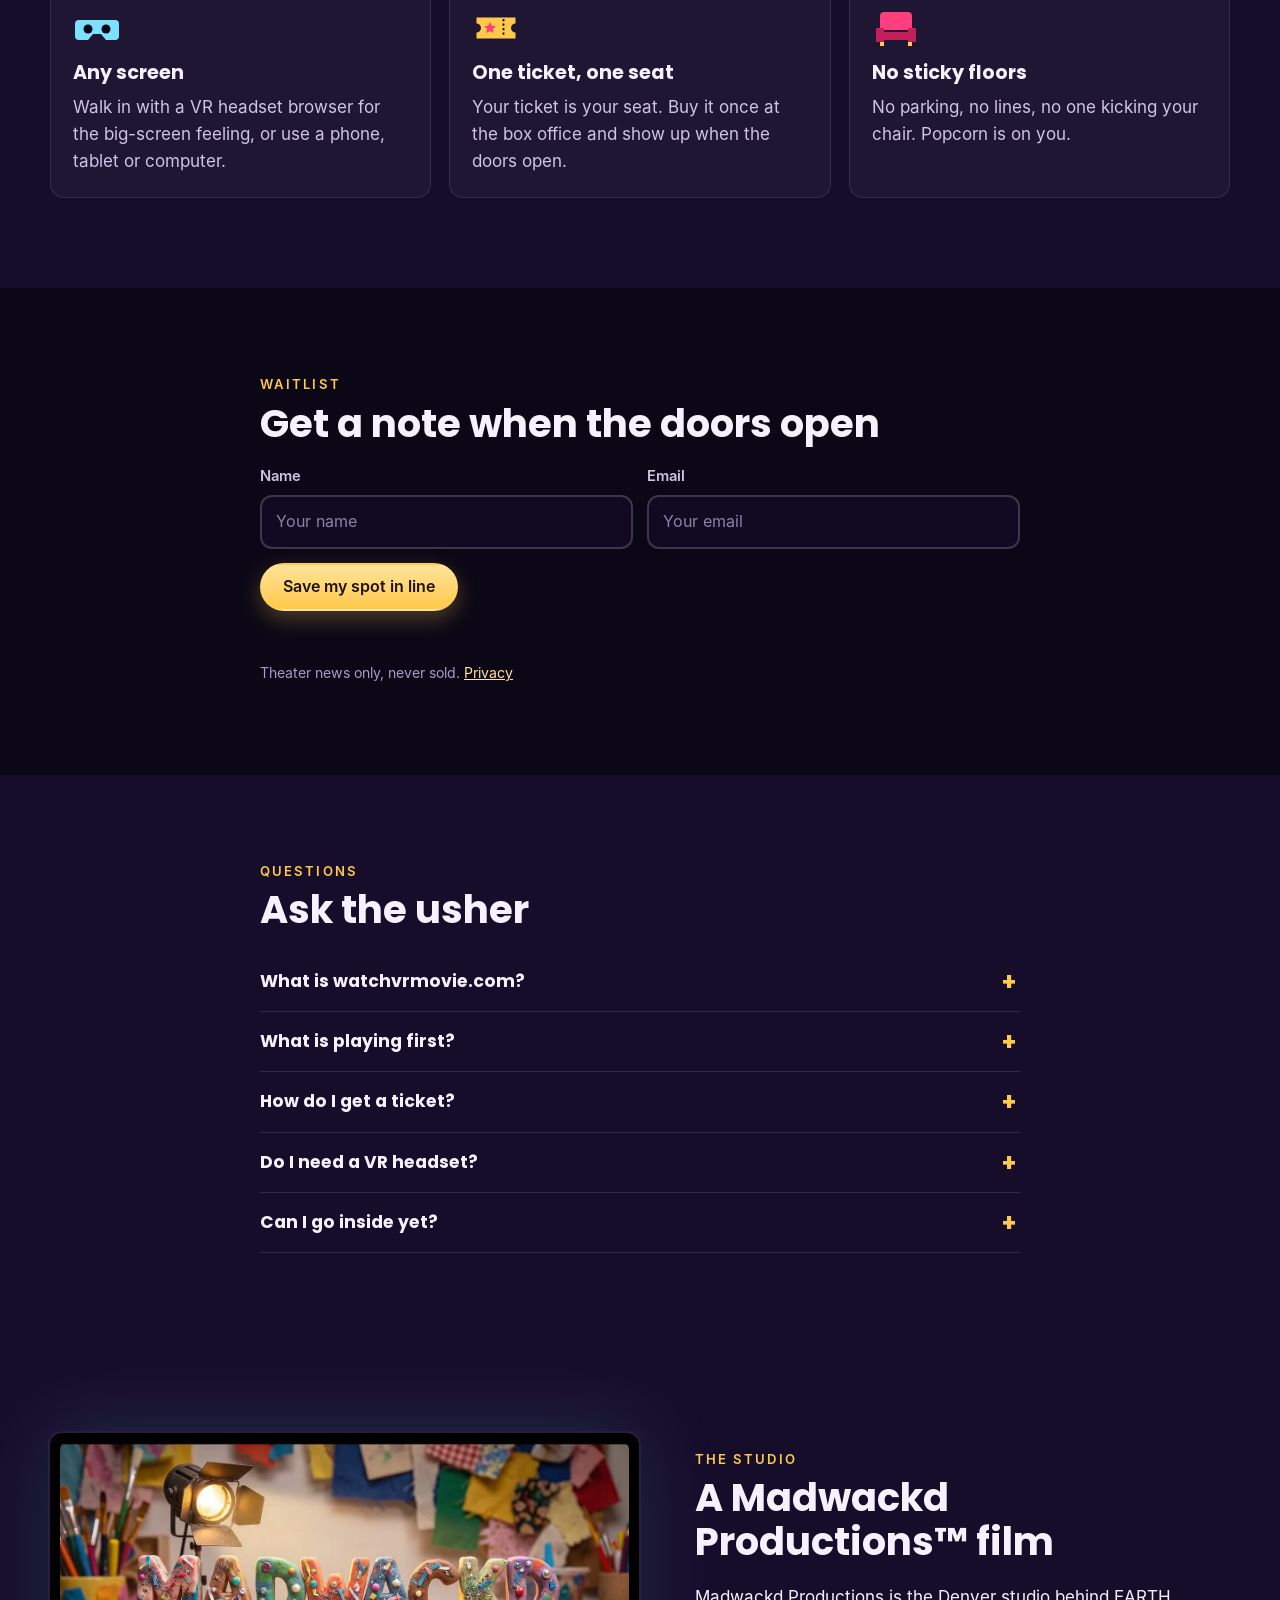
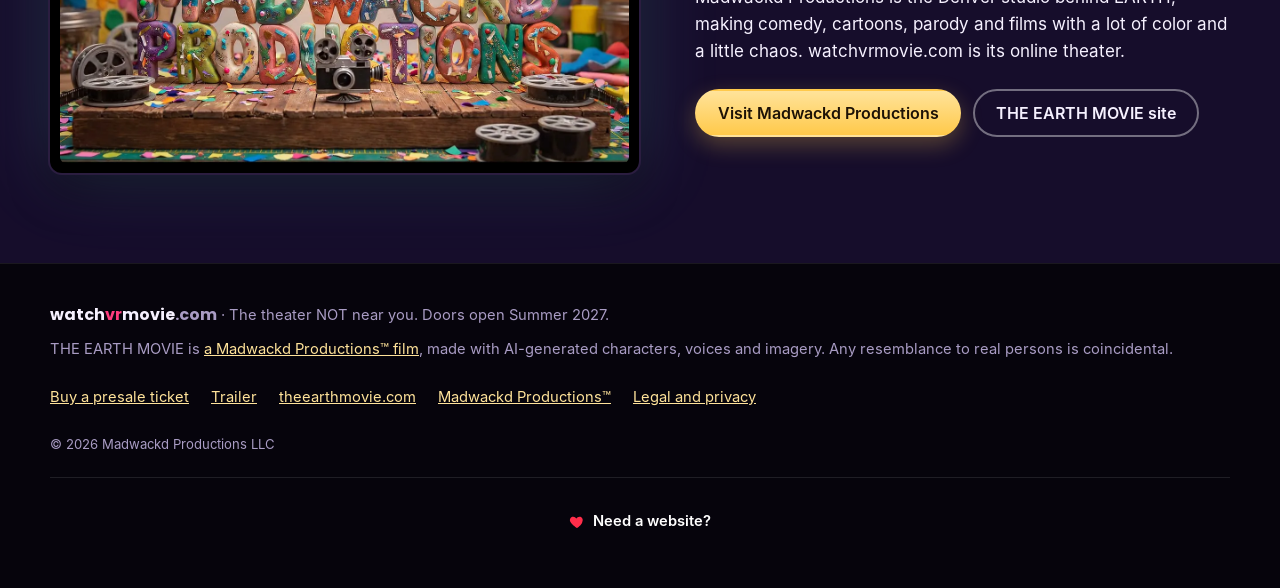
==== commit adbf0dbd: "Add official trailer, what's coming, Madwackd studio section, footer heart Trailer and clay logo are" ====
--- a/index.html
+++ b/index.html
@@ -3,7 +3,7 @@
 <head>
 <meta charset="utf-8">
 <meta name="viewport" content="width=device-width, initial-scale=1, viewport-fit=cover">
-<meta http-equiv="Content-Security-Policy" content="default-src 'self'; script-src 'self'; style-src 'self'; img-src 'self' data:; font-src 'self'; connect-src 'self' https://formsubmit.co; form-action https://formsubmit.co; base-uri 'self'; object-src 'none'; manifest-src 'self'">
+<meta http-equiv="Content-Security-Policy" content="default-src 'self'; script-src 'self'; style-src 'self'; img-src 'self' data:; media-src 'self'; font-src 'self'; connect-src 'self' https://formsubmit.co; form-action https://formsubmit.co; base-uri 'self'; object-src 'none'; manifest-src 'self'">
 <meta name="referrer" content="strict-origin-when-cross-origin">
 <title>watchvrmovie.com | Online VR Movie Theater, Summer 2027</title>
 <meta name="description" content="An online movie theater for VR headsets, phones and computers. THE EARTH MOVIE, an AI-made satire, premieres here Summer 2027. Presale tickets $2.99.">
@@ -29,8 +29,8 @@
 <link rel="apple-touch-icon" href="/apple-touch-icon.png">
 <link rel="manifest" href="/site.webmanifest">
 <link rel="preload" href="/assets/fonts/poppins-700.woff" as="font" type="font/woff" crossorigin>
-<link rel="stylesheet" href="/assets/css/site.css?v=20261109b">
-<script type="application/ld+json">{"@context":"https://schema.org","@graph":[{"@type":"Organization","@id":"https://www.watchvrmovie.com/#org","name":"Madwackd Productions","url":"https://www.madwackd.com/","sameAs":["https://www.madwackd.com/"]},{"@type":"WebSite","@id":"https://www.watchvrmovie.com/#website","url":"https://www.watchvrmovie.com/","name":"watchvrmovie.com","alternateName":"Watch VR Movie","description":"An online movie theater you can visit in a VR headset or on a phone, tablet or computer.","inLanguage":"en-US","publisher":{"@id":"https://www.watchvrmovie.com/#org"}},{"@type":"WebPage","@id":"https://www.watchvrmovie.com/#webpage","url":"https://www.watchvrmovie.com/","name":"watchvrmovie.com | Online VR Movie Theater, Summer 2027","description":"An online movie theater for VR headsets, phones and computers. THE EARTH MOVIE, an AI-made satire, premieres here Summer 2027. Presale tickets $2.99.","isPartOf":{"@id":"https://www.watchvrmovie.com/#website"},"about":{"@id":"https://www.watchvrmovie.com/#movie"},"primaryImageOfPage":{"@type":"ImageObject","url":"https://www.watchvrmovie.com/assets/img/og-watchvrmovie.jpg","width":1200,"height":630},"inLanguage":"en-US"},{"@type":"Movie","@id":"https://www.watchvrmovie.com/#movie","name":"THE EARTH MOVIE","alternateName":"EARTH","description":"A satirical, family-friendly feature film made with AI-generated characters, voices and imagery, about a backwards world hooked on its feeds. Premieres at watchvrmovie.com in Summer 2027.","url":"https://www.theearthmovie.com/","sameAs":["https://www.theearthmovie.com/"],"image":"https://www.watchvrmovie.com/assets/img/earth-trailer-rooftop-1920.webp","genre":["Satire","Comedy"],"inLanguage":"en-US","productionCompany":{"@id":"https://www.watchvrmovie.com/#org"},"director":{"@type":"Person","name":"Zach Wennstedt"}},{"@type":"FAQPage","@id":"https://www.watchvrmovie.com/#faq","mainEntity":[{"@type":"Question","name":"What is watchvrmovie.com?","acceptedAnswer":{"@type":"Answer","text":"watchvrmovie.com is an online movie theater. You will be able to watch in a VR headset browser or on a phone, tablet or computer. The doors open Summer 2027."}},{"@type":"Question","name":"What is playing first?","acceptedAnswer":{"@type":"Answer","text":"THE EARTH MOVIE, a satirical, family-friendly feature film made with AI-generated characters, voices and imagery by Madwackd Productions. It premieres here Summer 2027."}},{"@type":"Question","name":"How do I get a ticket?","acceptedAnswer":{"@type":"Answer","text":"Presale tickets are $2.99 right now at theearthmovie.com. The regular price at release will be $4.99. You can get a full refund on request any time before release."}},{"@type":"Question","name":"Do I need a VR headset?","acceptedAnswer":{"@type":"Answer","text":"No. A VR headset is the most fun way in, but a phone, tablet or computer browser works too."}},{"@type":"Question","name":"Can I go inside yet?","acceptedAnswer":{"@type":"Answer","text":"Not yet. The doors are locked until Summer 2027. Join the waitlist and we will email you when they open."}}]}]}</script>
+<link rel="stylesheet" href="/assets/css/site.css?v=20261109c">
+<script type="application/ld+json">{"@context":"https://schema.org","@graph":[{"@type":"Organization","@id":"https://www.watchvrmovie.com/#org","name":"Madwackd Productions","url":"https://www.madwackd.com/","sameAs":["https://www.madwackd.com/"]},{"@type":"WebSite","@id":"https://www.watchvrmovie.com/#website","url":"https://www.watchvrmovie.com/","name":"watchvrmovie.com","alternateName":"Watch VR Movie","description":"An online movie theater you can visit in a VR headset or on a phone, tablet or computer.","inLanguage":"en-US","publisher":{"@id":"https://www.watchvrmovie.com/#org"}},{"@type":"WebPage","@id":"https://www.watchvrmovie.com/#webpage","url":"https://www.watchvrmovie.com/","name":"watchvrmovie.com | Online VR Movie Theater, Summer 2027","description":"An online movie theater for VR headsets, phones and computers. THE EARTH MOVIE, an AI-made satire, premieres here Summer 2027. Presale tickets $2.99.","isPartOf":{"@id":"https://www.watchvrmovie.com/#website"},"about":{"@id":"https://www.watchvrmovie.com/#movie"},"primaryImageOfPage":{"@type":"ImageObject","url":"https://www.watchvrmovie.com/assets/img/og-watchvrmovie.jpg","width":1200,"height":630},"inLanguage":"en-US"},{"@type":"Movie","@id":"https://www.watchvrmovie.com/#movie","trailer":{"@type":"VideoObject","name":"THE EARTH MOVIE official trailer","description":"Official trailer for THE EARTH MOVIE, a satirical AI-made feature film premiering Summer 2027.","thumbnailUrl":"https://www.watchvrmovie.com/assets/img/earth-trailer-poster-720.webp","contentUrl":"https://www.watchvrmovie.com/assets/media/earth-trailer-720.mp4","uploadDate":"2026-11-08","duration":"PT4M17S"},"name":"THE EARTH MOVIE","alternateName":"EARTH","description":"A satirical, family-friendly feature film made with AI-generated characters, voices and imagery, about a backwards world hooked on its feeds. Premieres at watchvrmovie.com in Summer 2027.","url":"https://www.theearthmovie.com/","sameAs":["https://www.theearthmovie.com/"],"image":"https://www.watchvrmovie.com/assets/img/earth-trailer-rooftop-1920.webp","genre":["Satire","Comedy"],"inLanguage":"en-US","productionCompany":{"@id":"https://www.watchvrmovie.com/#org"},"director":{"@type":"Person","name":"Zach Wennstedt"}},{"@type":"FAQPage","@id":"https://www.watchvrmovie.com/#faq","mainEntity":[{"@type":"Question","name":"What is watchvrmovie.com?","acceptedAnswer":{"@type":"Answer","text":"watchvrmovie.com is an online movie theater. You will be able to watch in a VR headset browser or on a phone, tablet or computer. The doors open Summer 2027."}},{"@type":"Question","name":"What is playing first?","acceptedAnswer":{"@type":"Answer","text":"THE EARTH MOVIE, a satirical, family-friendly feature film made with AI-generated characters, voices and imagery by Madwackd Productions. It premieres here Summer 2027."}},{"@type":"Question","name":"How do I get a ticket?","acceptedAnswer":{"@type":"Answer","text":"Presale tickets are $2.99 right now at theearthmovie.com. The regular price at release will be $4.99. You can get a full refund on request any time before release."}},{"@type":"Question","name":"Do I need a VR headset?","acceptedAnswer":{"@type":"Answer","text":"No. A VR headset is the most fun way in, but a phone, tablet or computer browser works too."}},{"@type":"Question","name":"Can I go inside yet?","acceptedAnswer":{"@type":"Answer","text":"Not yet. The doors are locked until Summer 2027. Join the waitlist and we will email you when they open."}}]}]}</script>
 </head>
 <body>
 <a class="skip" href="#main">Skip to content</a>
@@ -38,9 +38,10 @@
   <div class="wrap top-in">
     <a class="brand" href="/" aria-label="watchvrmovie.com home"><svg class="brand-ico" viewBox="0 0 64 64" aria-hidden="true"><use href="/assets/img/icons.svg#ticket"/></svg><span>watch<b>vr</b>movie<i>.com</i></span></a>
     <nav class="nav" aria-label="Main">
-      <a href="#now">Now booking</a>
-      <a href="#faq">FAQ</a>
-      <a class="btn btn-gold btn-sm" href="https://www.theearthmovie.com/#tickets">Presale $2.99</a>
+      <a href="#trailer">Trailer</a>
+      <a href="#coming">What's coming</a>
+      <a href="#studio">Madwackd</a>
+      <a class="btn btn-gold btn-sm" href="https://www.theearthmovie.com/#tickets">Buy ticket $2.99</a>
     </nav>
   </div>
 </header>
@@ -70,7 +71,7 @@
           <p class="wordmark" aria-label="THE EARTH MOVIE"><span class="wm-the">THE</span><span class="wm-earth">EARTH</span><span class="wm-movie">MOVIE</span></p>
           <h2 id="poster-h" class="poster-h">A satire made with AI.<br>Made for humanity.</h2>
           <p class="poster-date">Summer 2027</p>
-          <a class="poster-link" href="https://www.theearthmovie.com/#trailer"><svg viewBox="0 0 14 14" aria-hidden="true"><path d="M3 1.5v11l9-5.5z" fill="currentColor"/></svg>Watch the trailer</a>
+          <a class="poster-link" href="#trailer"><svg viewBox="0 0 14 14" aria-hidden="true"><path d="M3 1.5v11l9-5.5z" fill="currentColor"/></svg>Watch the trailer</a>
         </div>
       </aside>
 
@@ -94,7 +95,7 @@
         </div>
         <div class="slot">
           <a class="btn btn-gold btn-big" href="https://www.theearthmovie.com/#tickets">Get a presale ticket ($2.99)</a>
-          <a class="btn btn-ghost" href="https://www.theearthmovie.com/#trailer"><svg viewBox="0 0 14 14" aria-hidden="true"><path d="M3 1.5v11l9-5.5z" fill="currentColor"/></svg>Watch the trailer</a>
+          <a class="btn btn-ghost" href="#trailer"><svg viewBox="0 0 14 14" aria-hidden="true"><path d="M3 1.5v11l9-5.5z" fill="currentColor"/></svg>Watch the trailer</a>
         </div>
         <p class="booth-note">Tickets are sold on the film's official site, theearthmovie.com.</p>
       </section>
@@ -103,19 +104,42 @@
   <div class="sidewalk" aria-hidden="true"></div>
 </section>
 
-<section class="band" id="now" aria-labelledby="now-h">
+<section class="band screen-band" id="trailer" aria-labelledby="trailer-h">
+  <div class="wrap">
+    <p class="kicker">Tonight's preview</p>
+    <h2 id="trailer-h">The official EARTH trailer</h2>
+    <p class="lede">One guy. One backwards planet. About four minutes. Turn the sound on.</p>
+    <figure class="screen">
+      <video controls playsinline preload="none" poster="/assets/img/earth-trailer-poster-720.webp" width="1280" height="720" aria-label="THE EARTH MOVIE official trailer, about 4 minutes, with sound">
+        <source src="/assets/media/earth-trailer-720.mp4" type="video/mp4">
+      </video>
+    </figure>
+    <p class="cta-row center"><a class="btn btn-gold" href="https://www.theearthmovie.com/#tickets">Get a presale ticket ($2.99)</a> <a class="btn btn-ghost" href="#list">Join the waitlist</a></p>
+  </div>
+</section>
+
+<section class="band" id="coming" aria-labelledby="coming-h">
   <div class="wrap two">
     <div>
-      <p class="kicker">Now booking</p>
-      <h2 id="now-h">THE EARTH MOVIE premieres here</h2>
-      <p>A satirical feature film about a backwards world hooked on its feeds, where one guy wakes up and learns that love and kindness beat money. Family friendly, no cussing, with jokes that older viewers will catch.</p>
+      <p class="kicker">What's coming</p>
+      <h2 id="coming-h">THE EARTH MOVIE premieres here, Summer 2027</h2>
+      <p>A satirical feature film about a backwards world where everyone is hooked on their feeds and scored for everything they do. One guy wakes up. What follows is a wild trip through the noise to find the people who are still real.</p>
+      <p>Underneath the jokes is a simple lesson: love and kindness are worth more than money or stuff. Family friendly, no cussing, with grown-up jokes older viewers will catch.</p>
       <p class="ai-note"><strong>Made with AI.</strong> EARTH uses AI-generated characters, voices and imagery, directed and produced by Zach Wennstedt at <a href="https://www.madwackd.com/" rel="noopener">Madwackd Productions</a>.</p>
-      <p class="cta-row"><a class="btn btn-gold" href="https://www.theearthmovie.com/#tickets">Get a presale ticket ($2.99)</a> <a class="btn btn-ghost" href="https://www.theearthmovie.com/#trailer">Watch the trailer</a></p>
+      <p class="cta-row"><a class="btn btn-gold" href="https://www.theearthmovie.com/#tickets">Get a presale ticket ($2.99)</a> <a class="btn btn-ghost" href="https://www.theearthmovie.com/">More at theearthmovie.com</a></p>
     </div>
     <figure class="still">
       <img src="/assets/img/earth-trailer-rooftop-960.webp" srcset="/assets/img/earth-trailer-rooftop-960.webp 960w, /assets/img/earth-trailer-rooftop-1920.webp 1920w" sizes="(max-width:960px) 100vw, 520px" width="960" height="540" alt="Neighbors laughing and sharing food at a rooftop garden table, from the EARTH trailer" loading="lazy" decoding="async">
       <figcaption>Still from the EARTH trailer &middot; Summer 2027 &middot; AI-made</figcaption>
     </figure>
+  </div>
+  <div class="wrap">
+    <ul class="cards cards-4">
+      <li class="card"><h3>Satire with heart</h3><p>It laughs at the absurd things we all do, then gets honest about why they matter.</p></li>
+      <li class="card"><h3>AI-made characters</h3><p>Characters, voices and imagery are created with AI tools, directed by Zach Wennstedt.</p></li>
+      <li class="card"><h3>Family friendly</h3><p>Clean jokes up front, adult allegories in the subtext.</p></li>
+      <li class="card"><h3>Opening night</h3><p>Summer 2027, right here. Waitlist members hear the date first.</p></li>
+    </ul>
   </div>
 </section>
 
@@ -160,16 +184,33 @@
     <details><summary>Can I go inside yet?</summary><p>Not yet. The doors are locked until Summer 2027. <a href="#list">Join the waitlist</a> and we will email you when they open.</p></details>
   </div>
 </section>
+
+<section class="band studio-band" id="studio" aria-labelledby="studio-h">
+  <div class="wrap two">
+    <figure class="screen screen-sm">
+      <video data-loop muted loop playsinline preload="metadata" poster="/assets/img/madwackd-clay-poster-720.webp" width="1280" height="720" aria-label="Silent animation: the Madwackd Productions name in colorful clay letters on a craft table">
+        <source src="/assets/media/madwackd-clay-logo-720.mp4" type="video/mp4">
+      </video>
+    </figure>
+    <div>
+      <p class="kicker">The studio</p>
+      <h2 id="studio-h">A Madwackd Productions&trade; film</h2>
+      <p>Madwackd Productions is the Denver studio behind EARTH, making comedy, cartoons, parody and films with a lot of color and a little chaos. watchvrmovie.com is its online theater.</p>
+      <p class="cta-row"><a class="btn btn-gold" href="https://www.madwackd.com/" rel="noopener">Visit Madwackd Productions</a> <a class="btn btn-ghost" href="https://www.theearthmovie.com/">THE EARTH MOVIE site</a></p>
+    </div>
+  </div>
+</section>
 </main>
 
 <footer class="foot">
   <div class="wrap foot-in">
     <p><span class="brand-txt">watch<b>vr</b>movie<i>.com</i></span> &middot; The theater NOT near you. Doors open Summer 2027.</p>
     <p>THE EARTH MOVIE is <a href="https://www.madwackd.com/" rel="noopener">a Madwackd Productions&trade; film</a>, made with AI-generated characters, voices and imagery. Any resemblance to real persons is coincidental.</p>
-    <nav aria-label="Footer"><a href="https://www.theearthmovie.com/">theearthmovie.com</a><a href="https://www.theearthmovie.com/#tickets">Presale tickets</a><a href="/legal/">Legal and privacy</a></nav>
+    <nav aria-label="Footer"><a href="https://www.theearthmovie.com/#tickets">Buy a presale ticket</a><a href="/#trailer">Trailer</a><a href="https://www.theearthmovie.com/">theearthmovie.com</a><a href="https://www.madwackd.com/" rel="noopener">Madwackd Productions&trade;</a><a href="/legal/">Legal and privacy</a></nav>
     <p class="copy">&copy; 2026 Madwackd Productions LLC</p>
+    <div class="sig"><svg viewBox="0 0 24 24" aria-hidden="true"><path fill="#ff2d4a" d="M12 21s-7.5-4.6-10-9.4C.3 8.2 2.2 4 6.2 4c2.3 0 3.8 1.3 4.8 2.8C12 5.3 13.5 4 15.8 4c4 0 5.9 4.2 4.2 7.6C19.5 16.4 12 21 12 21z"/></svg><a href="https://eyetoad.com/" rel="noopener">Need a website?</a></div>
   </div>
 </footer>
-<script src="/assets/js/site.js?v=20261109a" defer></script>
+<script src="/assets/js/site.js?v=20261109c" defer></script>
 </body>
 </html>
--- a/assets/css/site.css
+++ b/assets/css/site.css
@@ -30,7 +30,7 @@
 .btn-gold:hover{color:#1d1206;transform:translateY(-2px);box-shadow:0 0 24px rgba(255,201,74,.55),0 10px 26px rgba(255,201,74,.3)}
 .btn-ghost{background:transparent;color:var(--ink);border-color:rgba(255,255,255,.4)}
 .btn-ghost:hover{border-color:#fff;color:#fff;background:rgba(255,255,255,.06)}
-.btn-sm{min-height:40px;padding:.5em 1em;font-size:.92rem}
+.btn-sm{min-height:40px;padding:.5em 1em;font-size:.92rem;white-space:nowrap}
 .btn-big{font-size:1.08rem;min-height:56px;padding:.85em 1.4em;width:100%}
 
 /* header */
@@ -174,7 +174,8 @@
 }
 @media (max-width:640px){
   .nav a:not(.btn){display:none}
-  .brand{font-size:1rem}
+  .brand{font-size:.95rem}
+  .btn-sm{padding:.5em .8em;font-size:.85rem}
   .brand-ico{width:28px;height:28px}
   .facade{padding:14px 10px 0;border-radius:14px 14px 0 0}
   .front{grid-template-columns:1fr;gap:16px}
@@ -192,3 +193,21 @@
   *,*::before,*::after{animation:none!important;transition:none!important}
   html{scroll-behavior:auto}
 }
+
+/* trailer screen, studio, footer heart */
+.lede{font-size:1.12rem;color:var(--ink2);max-width:60ch}
+.center{justify-content:center}
+.screen-band{background:radial-gradient(900px 400px at 50% 0,#2a1446 0,transparent 70%),#07040f;text-align:center}
+.screen-band .lede{margin-inline:auto}
+.screen{margin:26px auto 0;max-width:1040px;padding:10px;border-radius:12px;background:#000;box-shadow:0 0 0 2px #2b1d40,0 0 80px rgba(126,224,255,.18),var(--shadow)}
+.screen video{display:block;width:100%;height:auto;border-radius:6px;background:#000}
+.screen-sm{margin:0;max-width:none}
+.cards-4{grid-template-columns:repeat(4,1fr)}
+.studio-band{background:var(--night2)}
+.sig{display:flex;align-items:center;justify-content:center;gap:8px;padding:22px 0 4px;margin-top:22px;border-top:1px solid rgba(255,255,255,.1);font-size:.92rem}
+.sig svg{width:16px;height:16px;animation:beat 1.6s ease-in-out infinite;transform-origin:center}
+.sig a{color:#fff;text-decoration:none;font-weight:600;display:inline-flex;align-items:center;min-height:44px}
+.sig a:hover{text-decoration:underline}
+@keyframes beat{0%,100%{transform:scale(1)}15%{transform:scale(1.25)}30%{transform:scale(1)}45%{transform:scale(1.18)}}
+@media (max-width:960px){.cards-4{grid-template-columns:1fr 1fr}}
+@media (max-width:640px){.cards-4{grid-template-columns:1fr}.screen{padding:5px}}
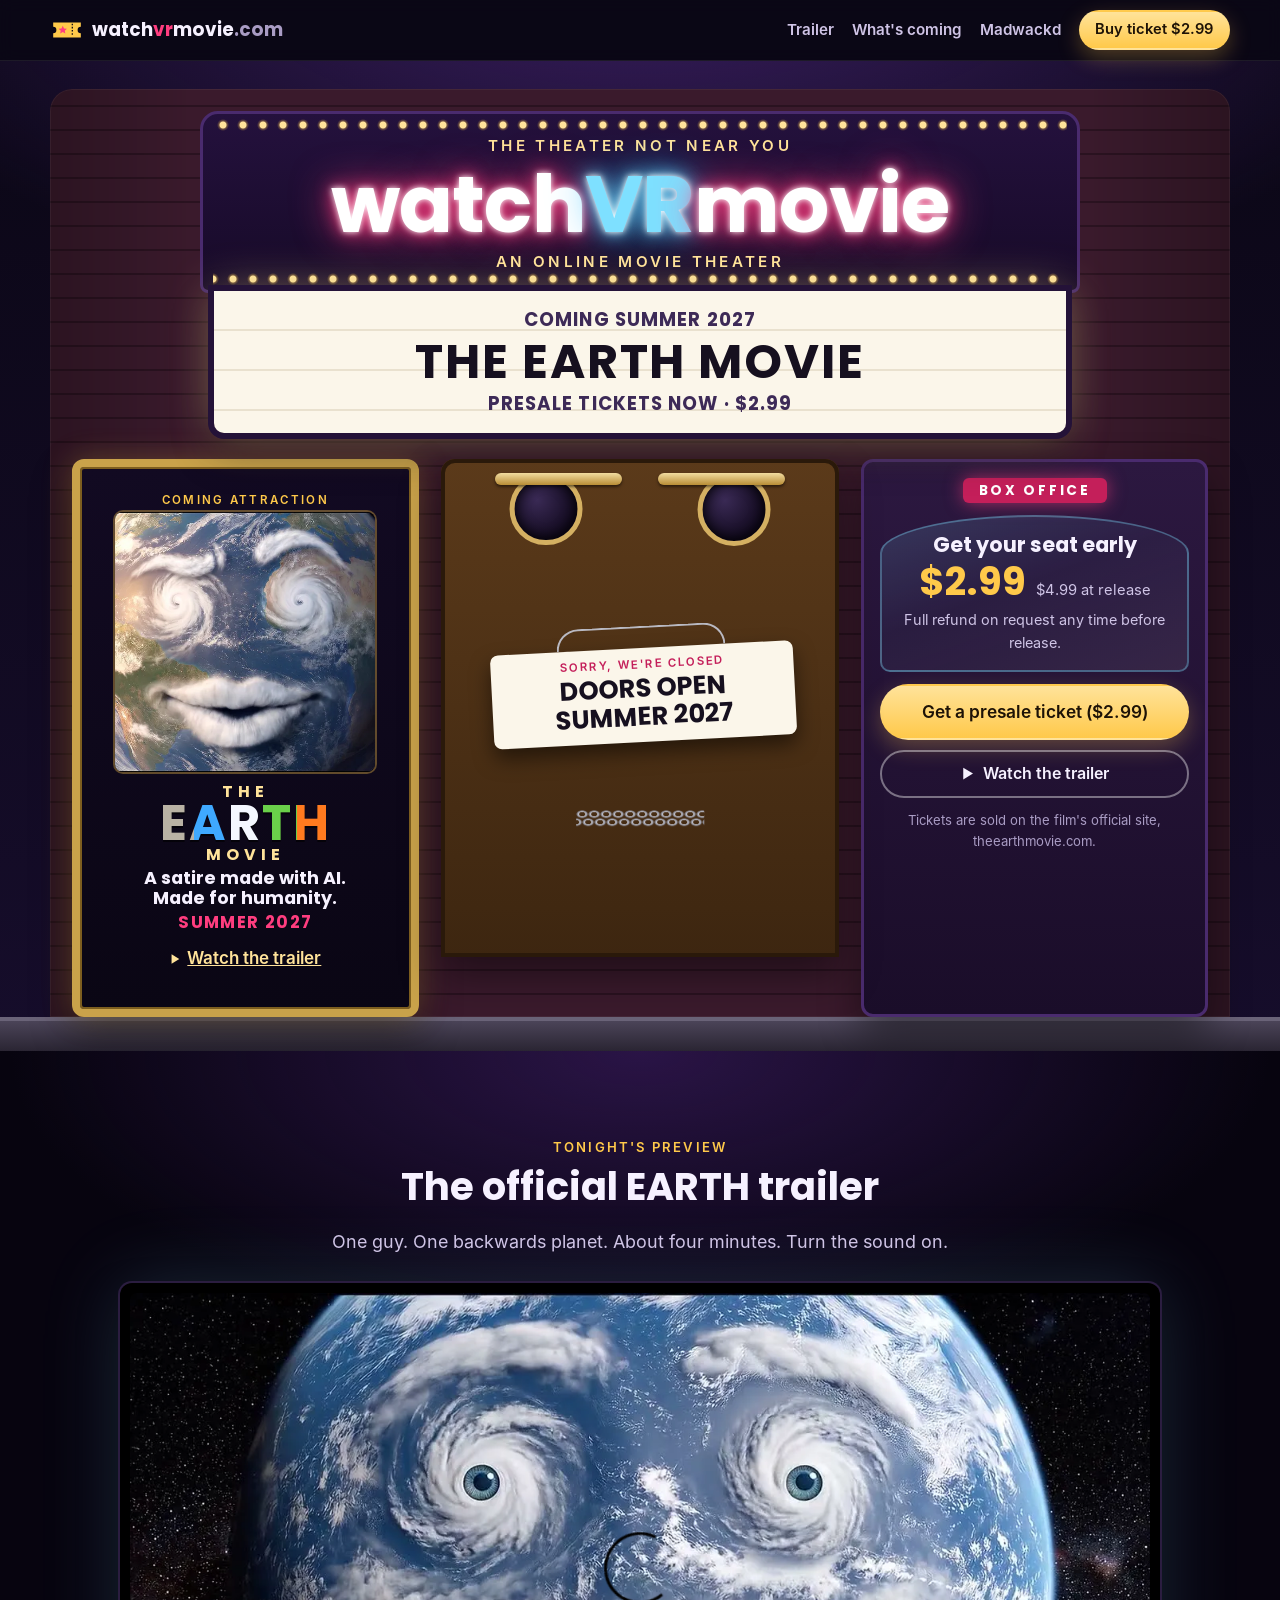
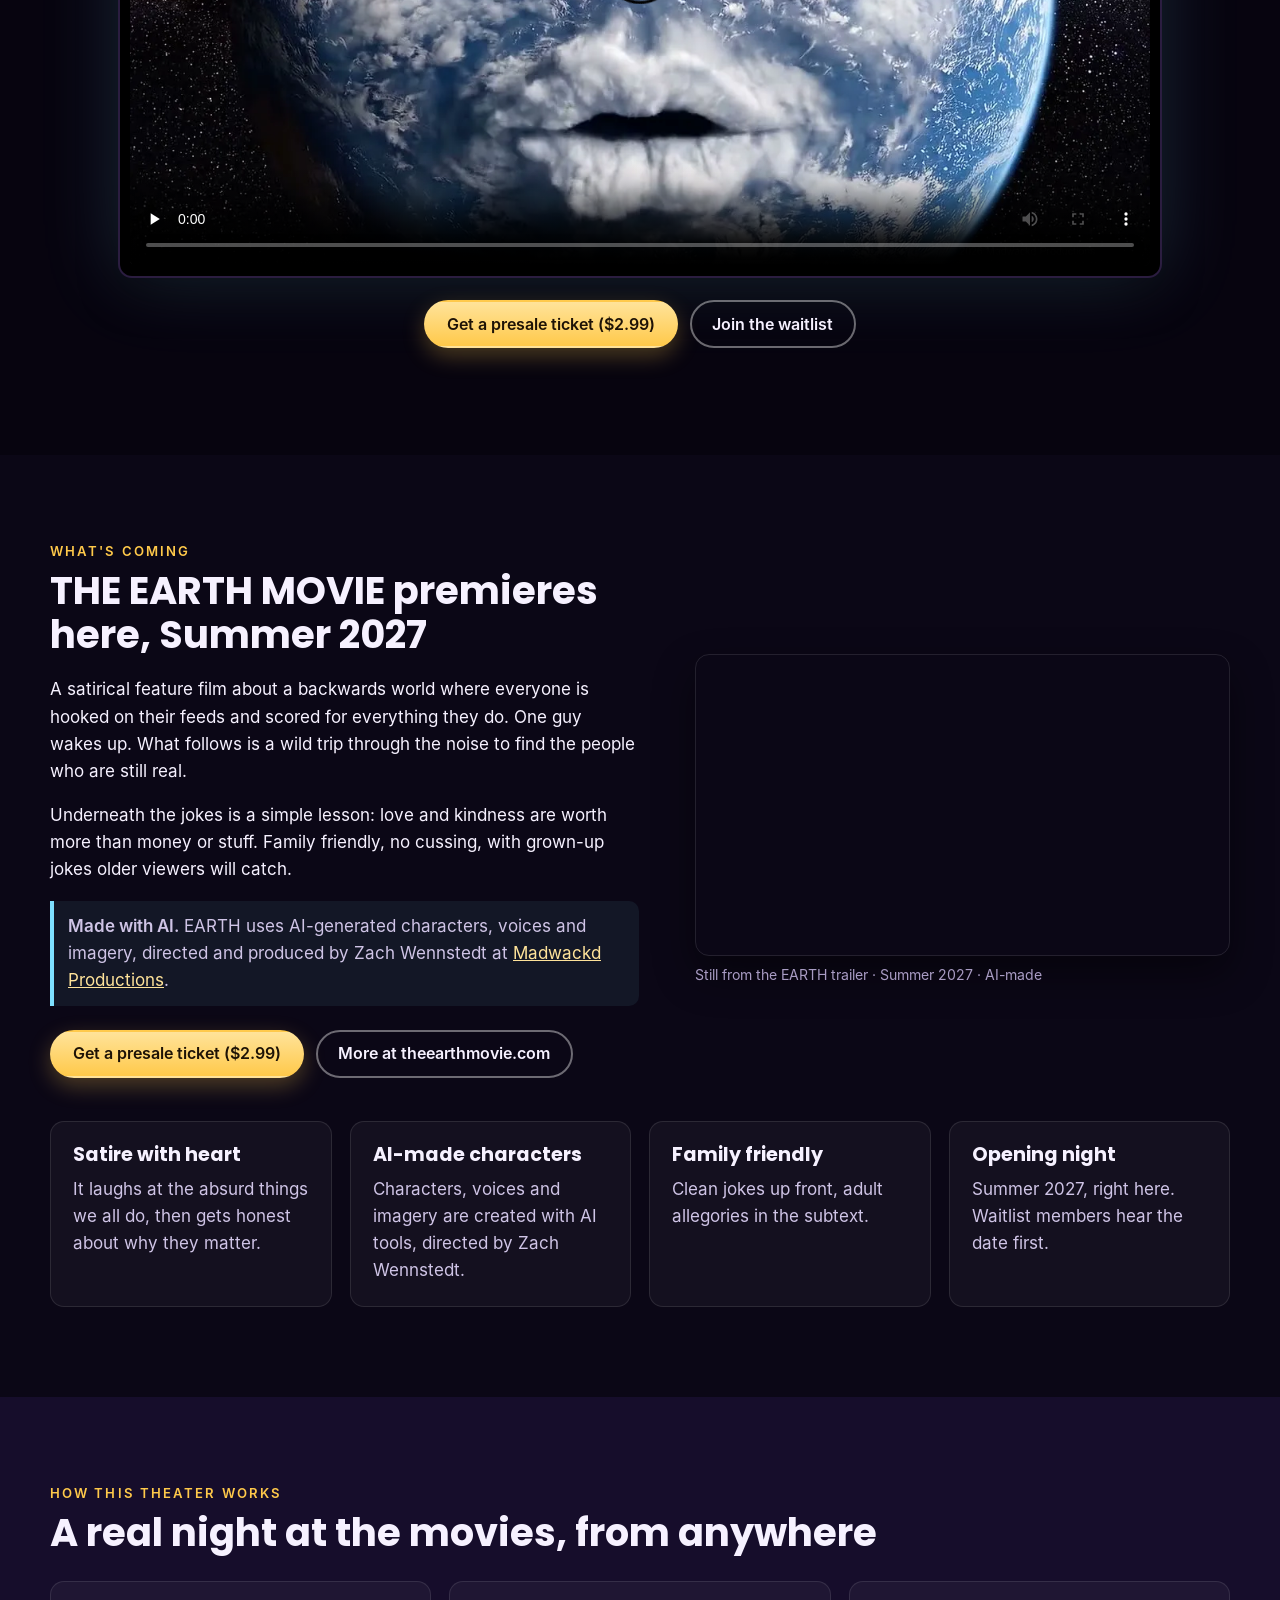
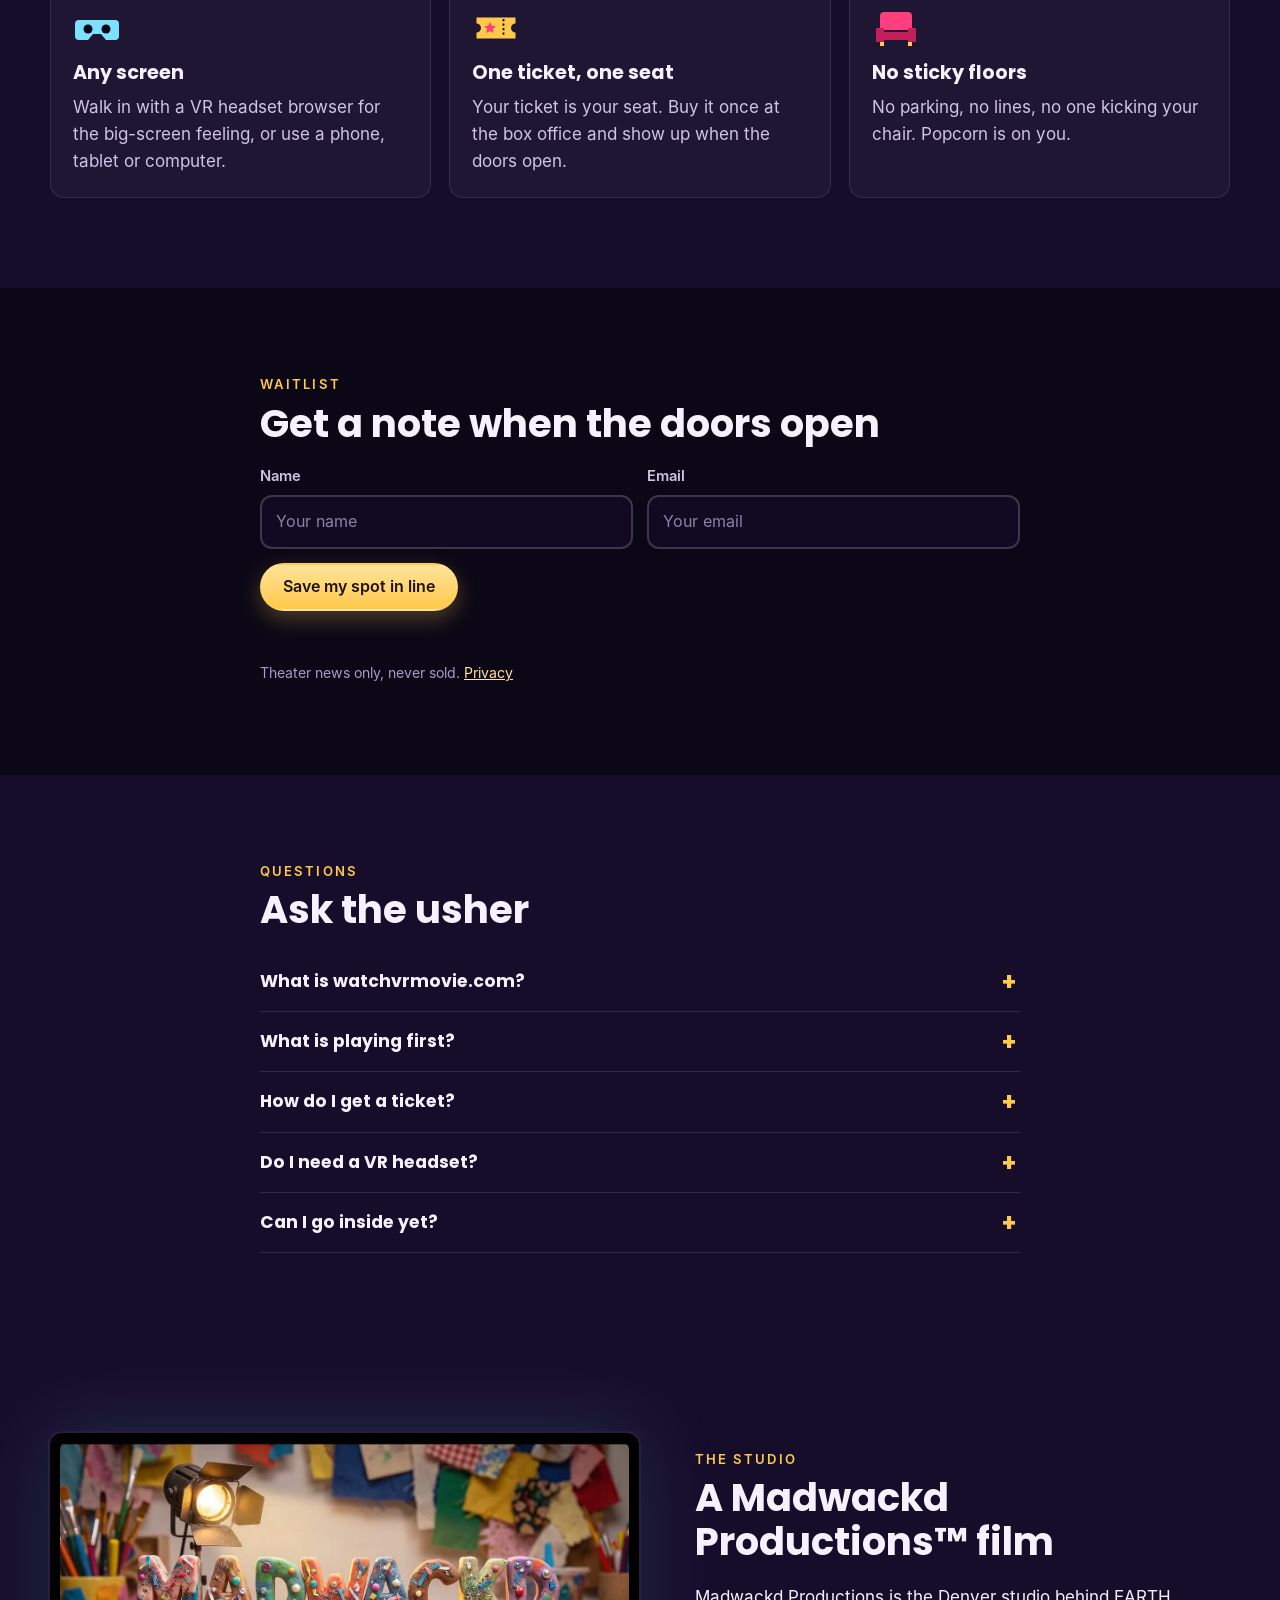
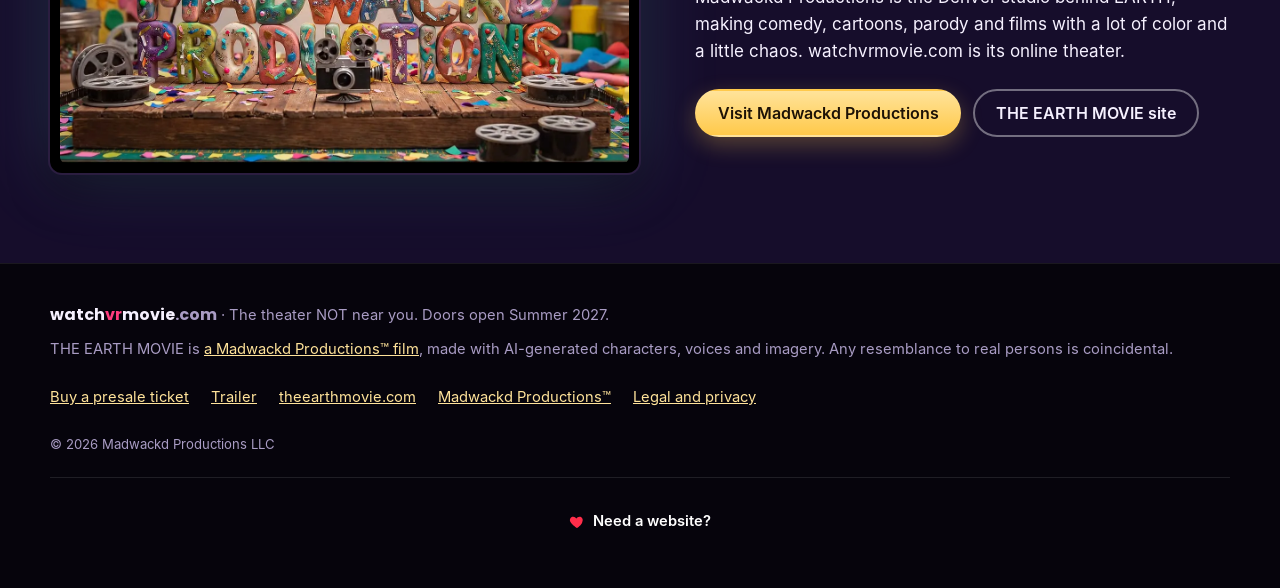
==== commit cc54bb07: "Re-encode trailer: 48 kHz audio, constant 24 fps (fixes voice drift on some players); new file name " ====
--- a/index.html
+++ b/index.html
@@ -30,7 +30,7 @@
 <link rel="manifest" href="/site.webmanifest">
 <link rel="preload" href="/assets/fonts/poppins-700.woff" as="font" type="font/woff" crossorigin>
 <link rel="stylesheet" href="/assets/css/site.css?v=20261109c">
-<script type="application/ld+json">{"@context":"https://schema.org","@graph":[{"@type":"Organization","@id":"https://www.watchvrmovie.com/#org","name":"Madwackd Productions","url":"https://www.madwackd.com/","sameAs":["https://www.madwackd.com/"]},{"@type":"WebSite","@id":"https://www.watchvrmovie.com/#website","url":"https://www.watchvrmovie.com/","name":"watchvrmovie.com","alternateName":"Watch VR Movie","description":"An online movie theater you can visit in a VR headset or on a phone, tablet or computer.","inLanguage":"en-US","publisher":{"@id":"https://www.watchvrmovie.com/#org"}},{"@type":"WebPage","@id":"https://www.watchvrmovie.com/#webpage","url":"https://www.watchvrmovie.com/","name":"watchvrmovie.com | Online VR Movie Theater, Summer 2027","description":"An online movie theater for VR headsets, phones and computers. THE EARTH MOVIE, an AI-made satire, premieres here Summer 2027. Presale tickets $2.99.","isPartOf":{"@id":"https://www.watchvrmovie.com/#website"},"about":{"@id":"https://www.watchvrmovie.com/#movie"},"primaryImageOfPage":{"@type":"ImageObject","url":"https://www.watchvrmovie.com/assets/img/og-watchvrmovie.jpg","width":1200,"height":630},"inLanguage":"en-US"},{"@type":"Movie","@id":"https://www.watchvrmovie.com/#movie","trailer":{"@type":"VideoObject","name":"THE EARTH MOVIE official trailer","description":"Official trailer for THE EARTH MOVIE, a satirical AI-made feature film premiering Summer 2027.","thumbnailUrl":"https://www.watchvrmovie.com/assets/img/earth-trailer-poster-720.webp","contentUrl":"https://www.watchvrmovie.com/assets/media/earth-trailer-720.mp4","uploadDate":"2026-11-08","duration":"PT4M17S"},"name":"THE EARTH MOVIE","alternateName":"EARTH","description":"A satirical, family-friendly feature film made with AI-generated characters, voices and imagery, about a backwards world hooked on its feeds. Premieres at watchvrmovie.com in Summer 2027.","url":"https://www.theearthmovie.com/","sameAs":["https://www.theearthmovie.com/"],"image":"https://www.watchvrmovie.com/assets/img/earth-trailer-rooftop-1920.webp","genre":["Satire","Comedy"],"inLanguage":"en-US","productionCompany":{"@id":"https://www.watchvrmovie.com/#org"},"director":{"@type":"Person","name":"Zach Wennstedt"}},{"@type":"FAQPage","@id":"https://www.watchvrmovie.com/#faq","mainEntity":[{"@type":"Question","name":"What is watchvrmovie.com?","acceptedAnswer":{"@type":"Answer","text":"watchvrmovie.com is an online movie theater. You will be able to watch in a VR headset browser or on a phone, tablet or computer. The doors open Summer 2027."}},{"@type":"Question","name":"What is playing first?","acceptedAnswer":{"@type":"Answer","text":"THE EARTH MOVIE, a satirical, family-friendly feature film made with AI-generated characters, voices and imagery by Madwackd Productions. It premieres here Summer 2027."}},{"@type":"Question","name":"How do I get a ticket?","acceptedAnswer":{"@type":"Answer","text":"Presale tickets are $2.99 right now at theearthmovie.com. The regular price at release will be $4.99. You can get a full refund on request any time before release."}},{"@type":"Question","name":"Do I need a VR headset?","acceptedAnswer":{"@type":"Answer","text":"No. A VR headset is the most fun way in, but a phone, tablet or computer browser works too."}},{"@type":"Question","name":"Can I go inside yet?","acceptedAnswer":{"@type":"Answer","text":"Not yet. The doors are locked until Summer 2027. Join the waitlist and we will email you when they open."}}]}]}</script>
+<script type="application/ld+json">{"@context":"https://schema.org","@graph":[{"@type":"Organization","@id":"https://www.watchvrmovie.com/#org","name":"Madwackd Productions","url":"https://www.madwackd.com/","sameAs":["https://www.madwackd.com/"]},{"@type":"WebSite","@id":"https://www.watchvrmovie.com/#website","url":"https://www.watchvrmovie.com/","name":"watchvrmovie.com","alternateName":"Watch VR Movie","description":"An online movie theater you can visit in a VR headset or on a phone, tablet or computer.","inLanguage":"en-US","publisher":{"@id":"https://www.watchvrmovie.com/#org"}},{"@type":"WebPage","@id":"https://www.watchvrmovie.com/#webpage","url":"https://www.watchvrmovie.com/","name":"watchvrmovie.com | Online VR Movie Theater, Summer 2027","description":"An online movie theater for VR headsets, phones and computers. THE EARTH MOVIE, an AI-made satire, premieres here Summer 2027. Presale tickets $2.99.","isPartOf":{"@id":"https://www.watchvrmovie.com/#website"},"about":{"@id":"https://www.watchvrmovie.com/#movie"},"primaryImageOfPage":{"@type":"ImageObject","url":"https://www.watchvrmovie.com/assets/img/og-watchvrmovie.jpg","width":1200,"height":630},"inLanguage":"en-US"},{"@type":"Movie","@id":"https://www.watchvrmovie.com/#movie","trailer":{"@type":"VideoObject","name":"THE EARTH MOVIE official trailer","description":"Official trailer for THE EARTH MOVIE, a satirical AI-made feature film premiering Summer 2027.","thumbnailUrl":"https://www.watchvrmovie.com/assets/img/earth-trailer-poster-720.webp","contentUrl":"https://www.watchvrmovie.com/assets/media/earth-trailer-v5c-720.mp4","uploadDate":"2026-11-08","duration":"PT4M17S"},"name":"THE EARTH MOVIE","alternateName":"EARTH","description":"A satirical, family-friendly feature film made with AI-generated characters, voices and imagery, about a backwards world hooked on its feeds. Premieres at watchvrmovie.com in Summer 2027.","url":"https://www.theearthmovie.com/","sameAs":["https://www.theearthmovie.com/"],"image":"https://www.watchvrmovie.com/assets/img/earth-trailer-rooftop-1920.webp","genre":["Satire","Comedy"],"inLanguage":"en-US","productionCompany":{"@id":"https://www.watchvrmovie.com/#org"},"director":{"@type":"Person","name":"Zach Wennstedt"}},{"@type":"FAQPage","@id":"https://www.watchvrmovie.com/#faq","mainEntity":[{"@type":"Question","name":"What is watchvrmovie.com?","acceptedAnswer":{"@type":"Answer","text":"watchvrmovie.com is an online movie theater. You will be able to watch in a VR headset browser or on a phone, tablet or computer. The doors open Summer 2027."}},{"@type":"Question","name":"What is playing first?","acceptedAnswer":{"@type":"Answer","text":"THE EARTH MOVIE, a satirical, family-friendly feature film made with AI-generated characters, voices and imagery by Madwackd Productions. It premieres here Summer 2027."}},{"@type":"Question","name":"How do I get a ticket?","acceptedAnswer":{"@type":"Answer","text":"Presale tickets are $2.99 right now at theearthmovie.com. The regular price at release will be $4.99. You can get a full refund on request any time before release."}},{"@type":"Question","name":"Do I need a VR headset?","acceptedAnswer":{"@type":"Answer","text":"No. A VR headset is the most fun way in, but a phone, tablet or computer browser works too."}},{"@type":"Question","name":"Can I go inside yet?","acceptedAnswer":{"@type":"Answer","text":"Not yet. The doors are locked until Summer 2027. Join the waitlist and we will email you when they open."}}]}]}</script>
 </head>
 <body>
 <a class="skip" href="#main">Skip to content</a>
@@ -111,7 +111,7 @@
     <p class="lede">One guy. One backwards planet. About four minutes. Turn the sound on.</p>
     <figure class="screen">
       <video controls playsinline preload="none" poster="/assets/img/earth-trailer-poster-720.webp" width="1280" height="720" aria-label="THE EARTH MOVIE official trailer, about 4 minutes, with sound">
-        <source src="/assets/media/earth-trailer-720.mp4" type="video/mp4">
+        <source src="/assets/media/earth-trailer-v5c-720.mp4" type="video/mp4">
       </video>
     </figure>
     <p class="cta-row center"><a class="btn btn-gold" href="https://www.theearthmovie.com/#tickets">Get a presale ticket ($2.99)</a> <a class="btn btn-ghost" href="#list">Join the waitlist</a></p>
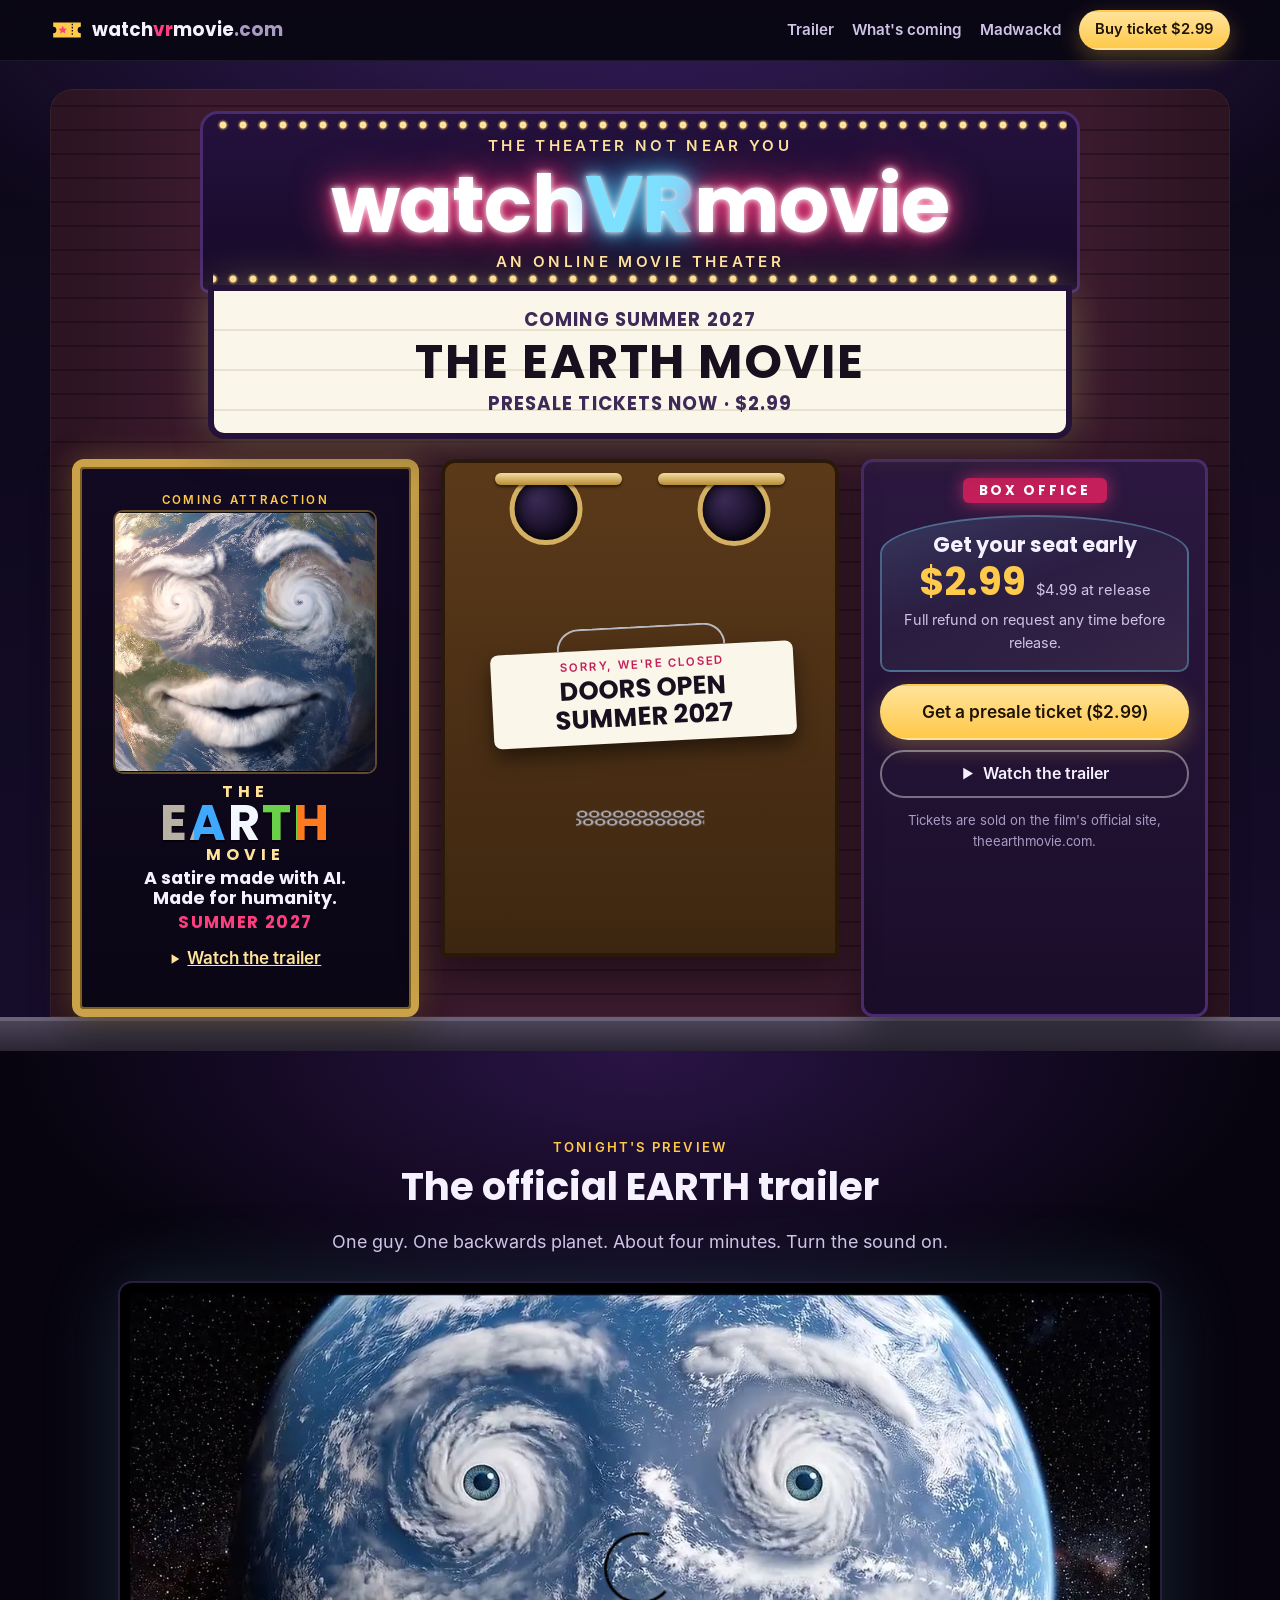
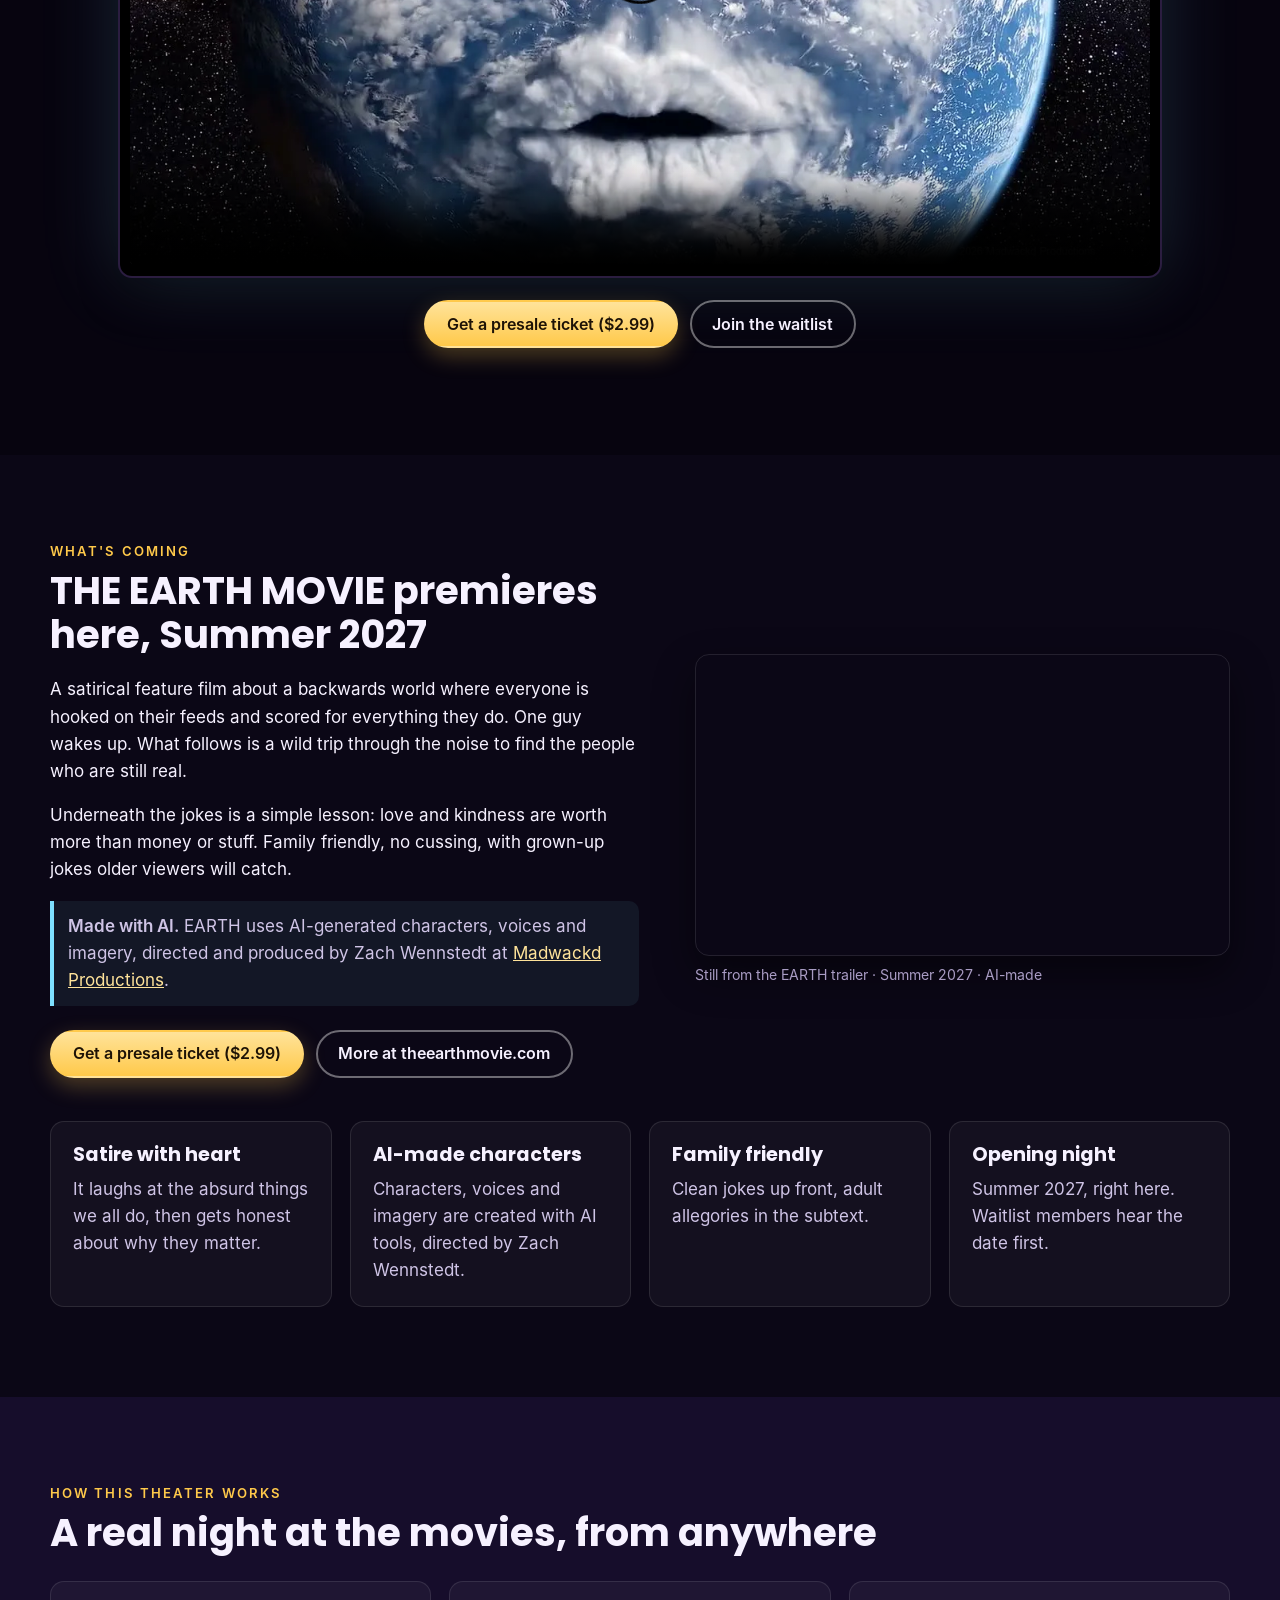
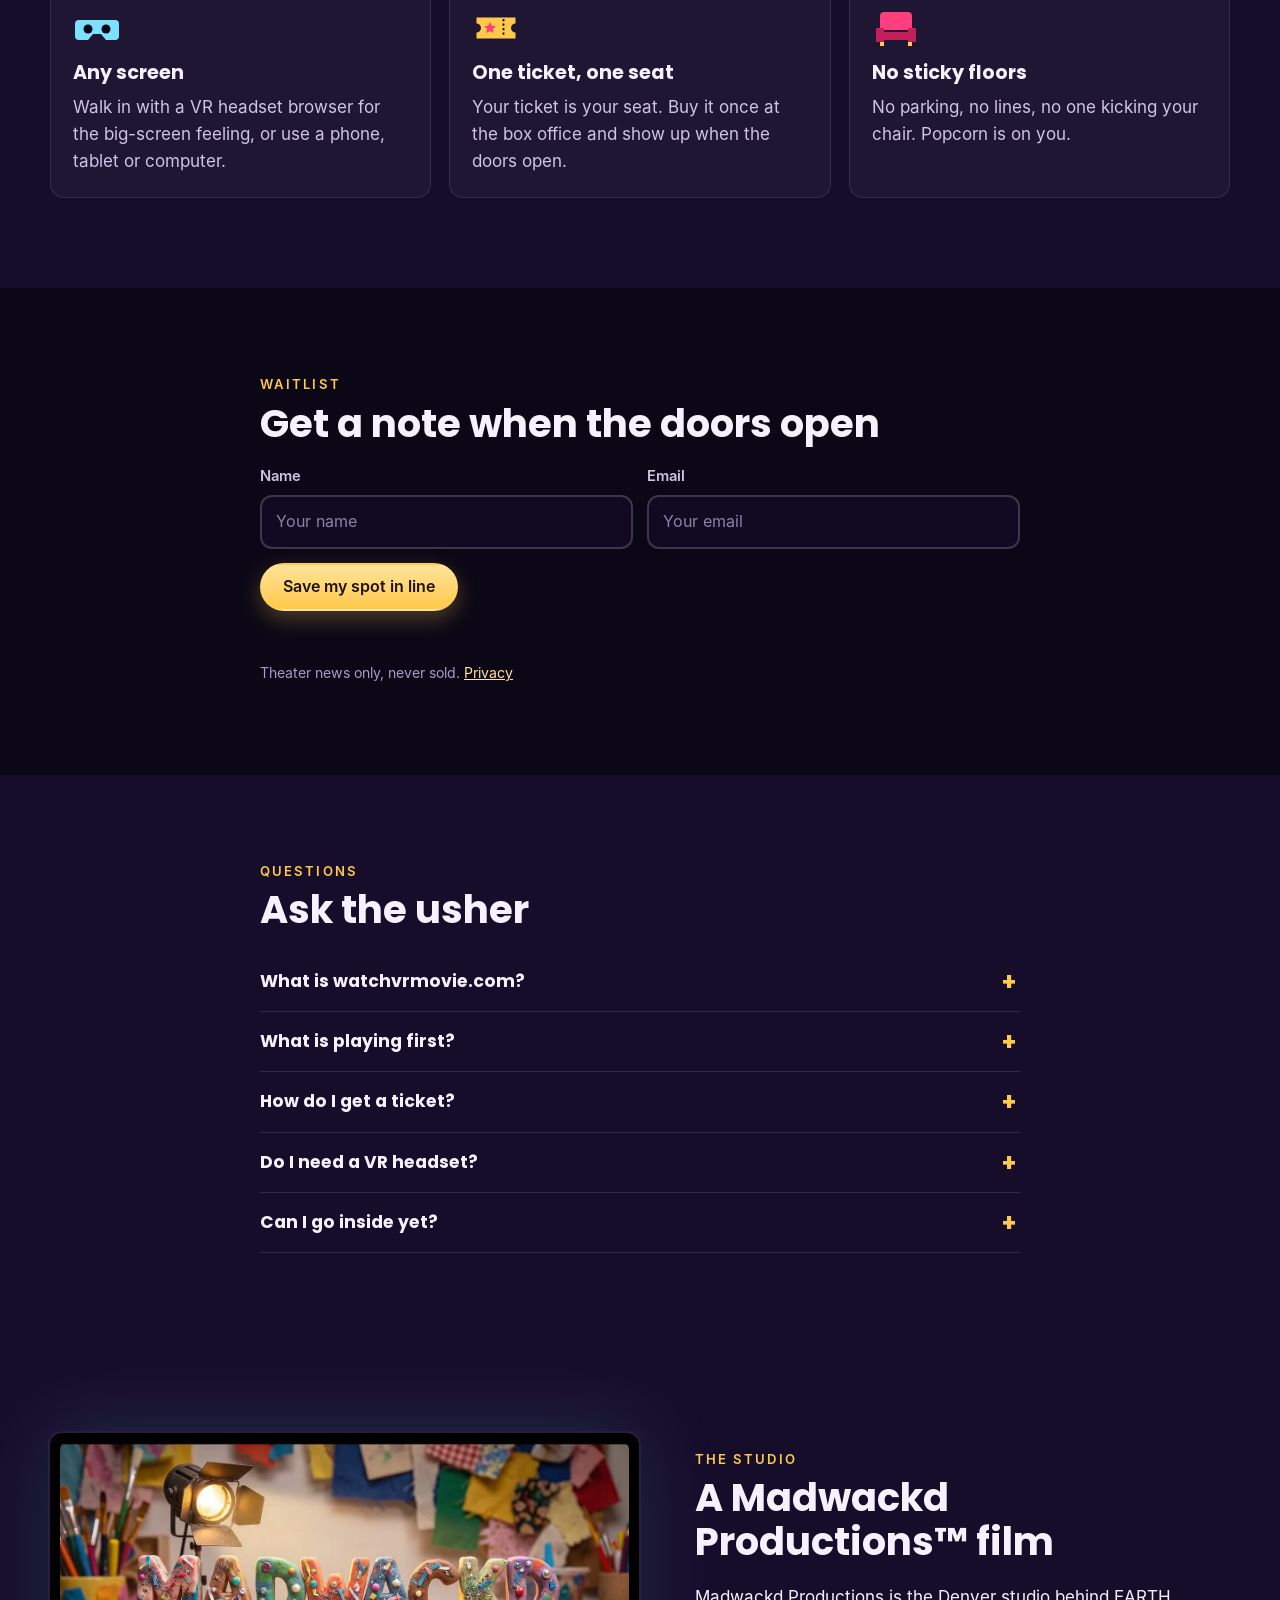
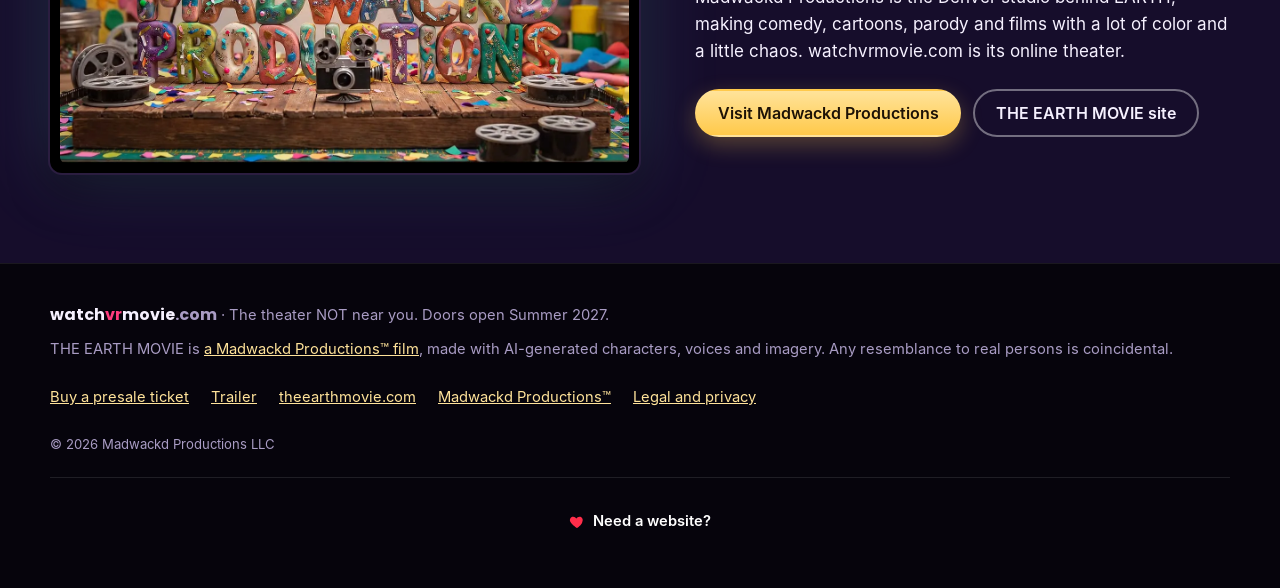
==== commit 60bf6545: "Forms: route all leads to our own lead server (lead-send.js v2); drop FormSubmit Co-Authored-By: Cla" ====
--- a/index.html
+++ b/index.html
@@ -3,7 +3,7 @@
 <head>
 <meta charset="utf-8">
 <meta name="viewport" content="width=device-width, initial-scale=1, viewport-fit=cover">
-<meta http-equiv="Content-Security-Policy" content="default-src 'self'; script-src 'self'; style-src 'self'; img-src 'self' data:; media-src 'self'; font-src 'self'; connect-src 'self' https://formsubmit.co; form-action https://formsubmit.co; base-uri 'self'; object-src 'none'; manifest-src 'self'">
+<meta http-equiv="Content-Security-Policy" content="default-src 'self'; script-src 'self'; style-src 'self'; img-src 'self' data:; media-src 'self'; font-src 'self'; connect-src 'self' https://clients.eyetoad.com; form-action https://clients.eyetoad.com; base-uri 'self'; object-src 'none'; manifest-src 'self'">
 <meta name="referrer" content="strict-origin-when-cross-origin">
 <title>watchvrmovie.com | Online VR Movie Theater, Summer 2027</title>
 <meta name="description" content="An online movie theater for VR headsets, phones and computers. THE EARTH MOVIE, an AI-made satire, premieres here Summer 2027. Presale tickets $2.99.">
@@ -31,6 +31,7 @@
 <link rel="preload" href="/assets/fonts/poppins-700.woff" as="font" type="font/woff" crossorigin>
 <link rel="stylesheet" href="/assets/css/site.css?v=20261109c">
 <script type="application/ld+json">{"@context":"https://schema.org","@graph":[{"@type":"Organization","@id":"https://www.watchvrmovie.com/#org","name":"Madwackd Productions","url":"https://www.madwackd.com/","sameAs":["https://www.madwackd.com/"]},{"@type":"WebSite","@id":"https://www.watchvrmovie.com/#website","url":"https://www.watchvrmovie.com/","name":"watchvrmovie.com","alternateName":"Watch VR Movie","description":"An online movie theater you can visit in a VR headset or on a phone, tablet or computer.","inLanguage":"en-US","publisher":{"@id":"https://www.watchvrmovie.com/#org"}},{"@type":"WebPage","@id":"https://www.watchvrmovie.com/#webpage","url":"https://www.watchvrmovie.com/","name":"watchvrmovie.com | Online VR Movie Theater, Summer 2027","description":"An online movie theater for VR headsets, phones and computers. THE EARTH MOVIE, an AI-made satire, premieres here Summer 2027. Presale tickets $2.99.","isPartOf":{"@id":"https://www.watchvrmovie.com/#website"},"about":{"@id":"https://www.watchvrmovie.com/#movie"},"primaryImageOfPage":{"@type":"ImageObject","url":"https://www.watchvrmovie.com/assets/img/og-watchvrmovie.jpg","width":1200,"height":630},"inLanguage":"en-US"},{"@type":"Movie","@id":"https://www.watchvrmovie.com/#movie","trailer":{"@type":"VideoObject","name":"THE EARTH MOVIE official trailer","description":"Official trailer for THE EARTH MOVIE, a satirical AI-made feature film premiering Summer 2027.","thumbnailUrl":"https://www.watchvrmovie.com/assets/img/earth-trailer-poster-720.webp","contentUrl":"https://www.watchvrmovie.com/assets/media/earth-trailer-v5c-720.mp4","uploadDate":"2026-11-08","duration":"PT4M17S"},"name":"THE EARTH MOVIE","alternateName":"EARTH","description":"A satirical, family-friendly feature film made with AI-generated characters, voices and imagery, about a backwards world hooked on its feeds. Premieres at watchvrmovie.com in Summer 2027.","url":"https://www.theearthmovie.com/","sameAs":["https://www.theearthmovie.com/"],"image":"https://www.watchvrmovie.com/assets/img/earth-trailer-rooftop-1920.webp","genre":["Satire","Comedy"],"inLanguage":"en-US","productionCompany":{"@id":"https://www.watchvrmovie.com/#org"},"director":{"@type":"Person","name":"Zach Wennstedt"}},{"@type":"FAQPage","@id":"https://www.watchvrmovie.com/#faq","mainEntity":[{"@type":"Question","name":"What is watchvrmovie.com?","acceptedAnswer":{"@type":"Answer","text":"watchvrmovie.com is an online movie theater. You will be able to watch in a VR headset browser or on a phone, tablet or computer. The doors open Summer 2027."}},{"@type":"Question","name":"What is playing first?","acceptedAnswer":{"@type":"Answer","text":"THE EARTH MOVIE, a satirical, family-friendly feature film made with AI-generated characters, voices and imagery by Madwackd Productions. It premieres here Summer 2027."}},{"@type":"Question","name":"How do I get a ticket?","acceptedAnswer":{"@type":"Answer","text":"Presale tickets are $2.99 right now at theearthmovie.com. The regular price at release will be $4.99. You can get a full refund on request any time before release."}},{"@type":"Question","name":"Do I need a VR headset?","acceptedAnswer":{"@type":"Answer","text":"No. A VR headset is the most fun way in, but a phone, tablet or computer browser works too."}},{"@type":"Question","name":"Can I go inside yet?","acceptedAnswer":{"@type":"Answer","text":"Not yet. The doors are locked until Summer 2027. Join the waitlist and we will email you when they open."}}]}]}</script>
+<script src="/lead-send.js" defer></script>
 </head>
 <body>
 <a class="skip" href="#main">Skip to content</a>
